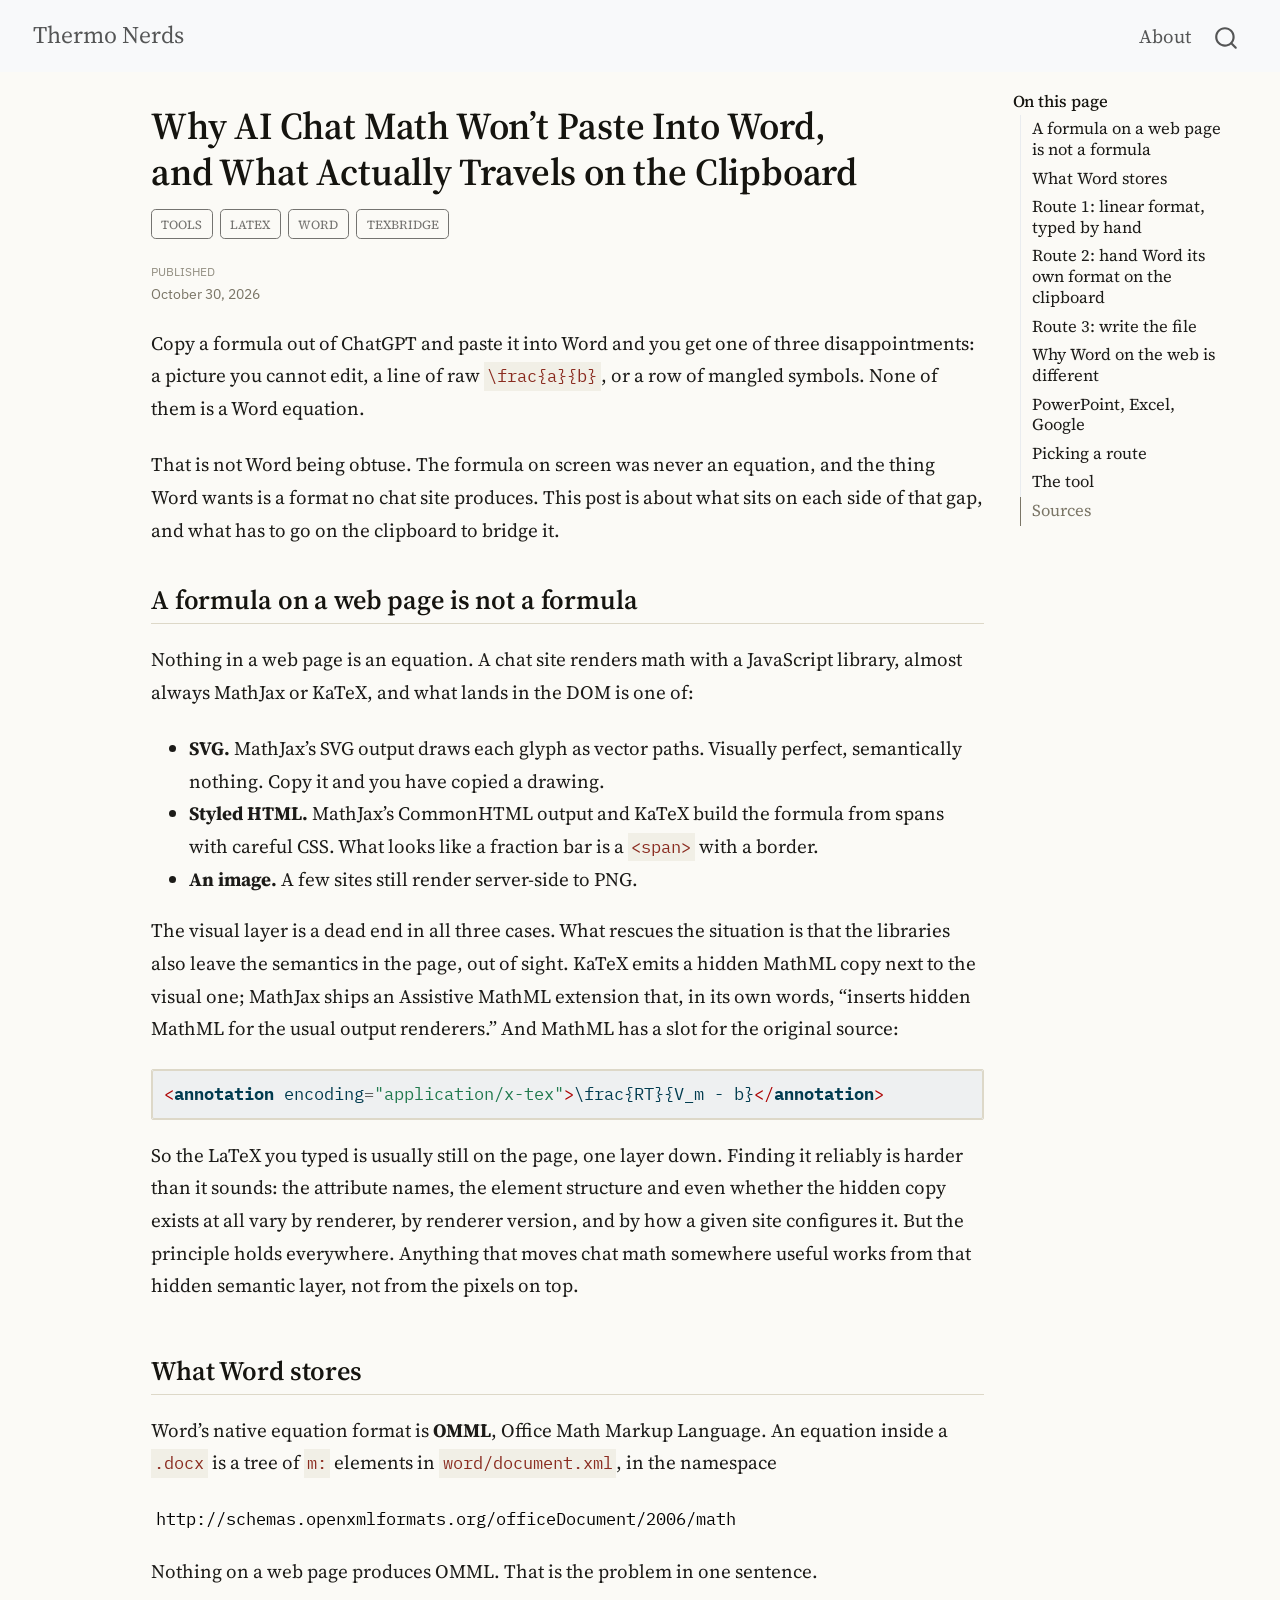
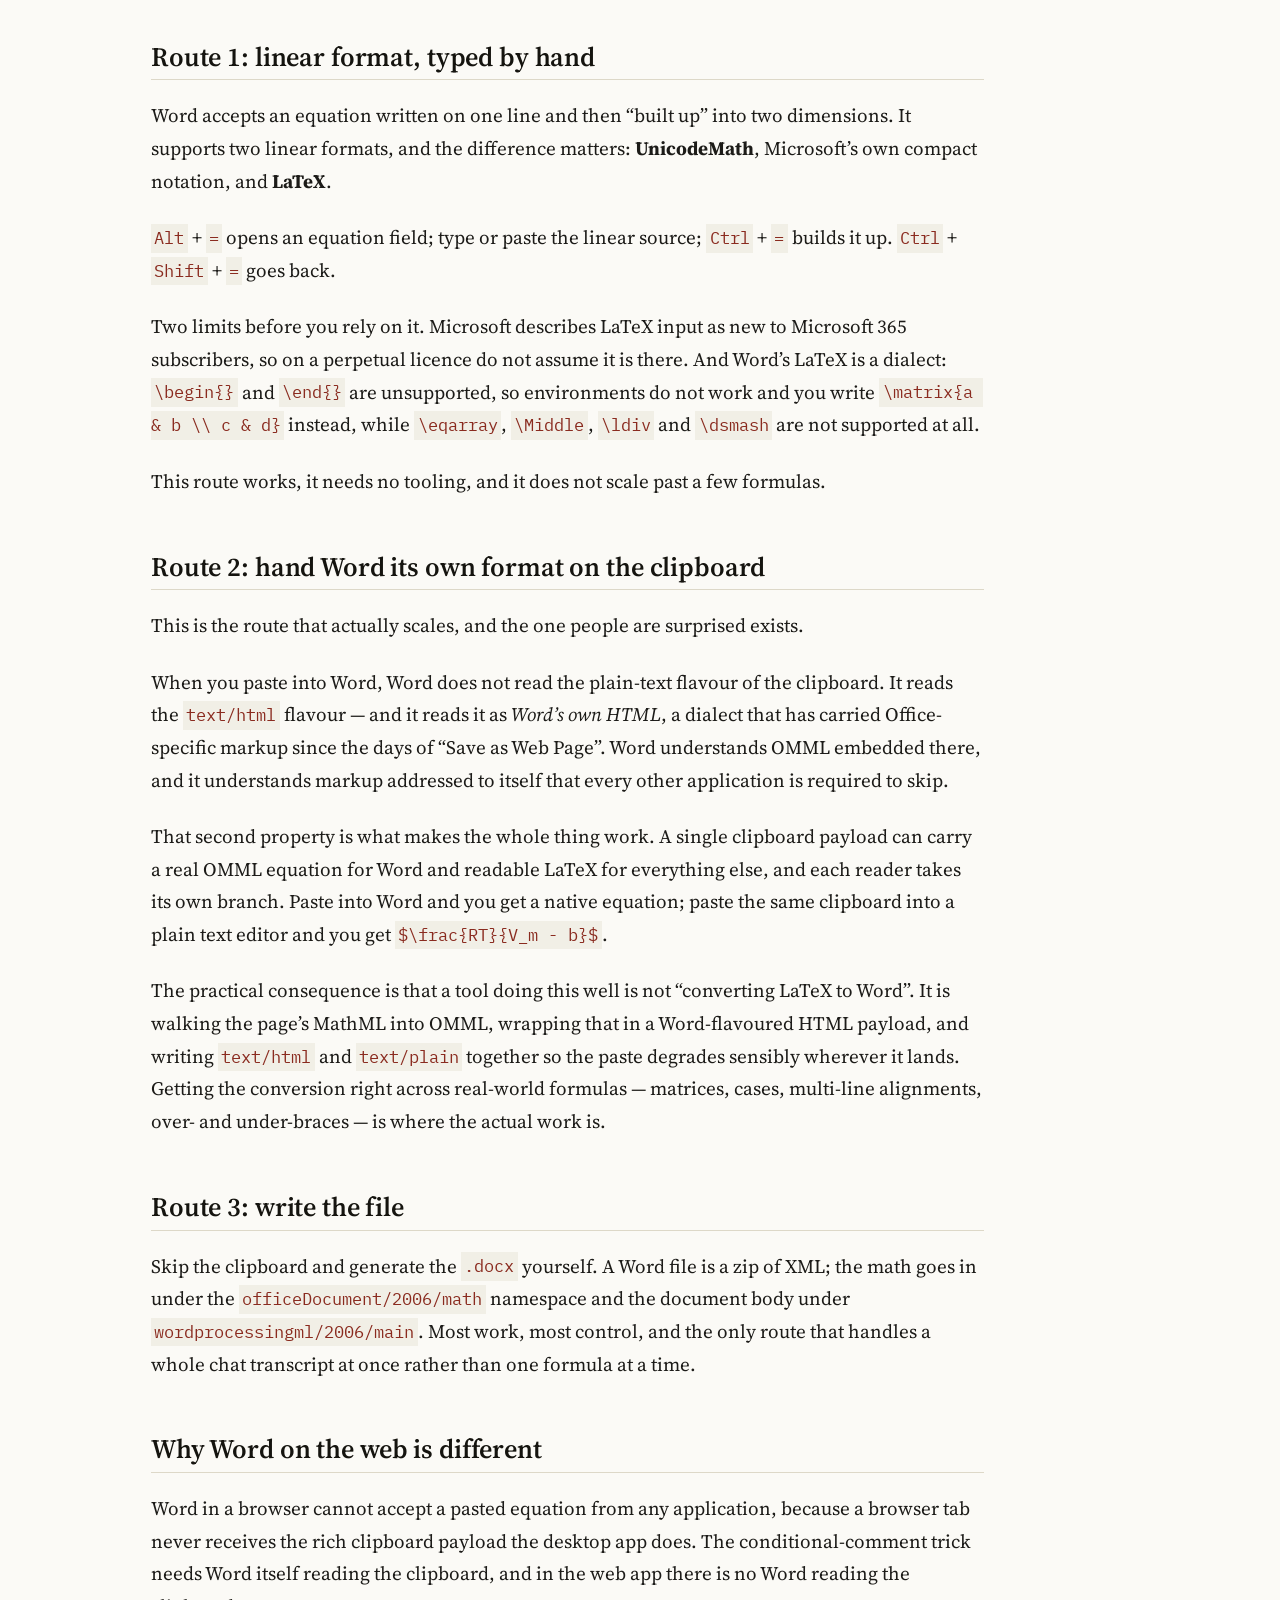
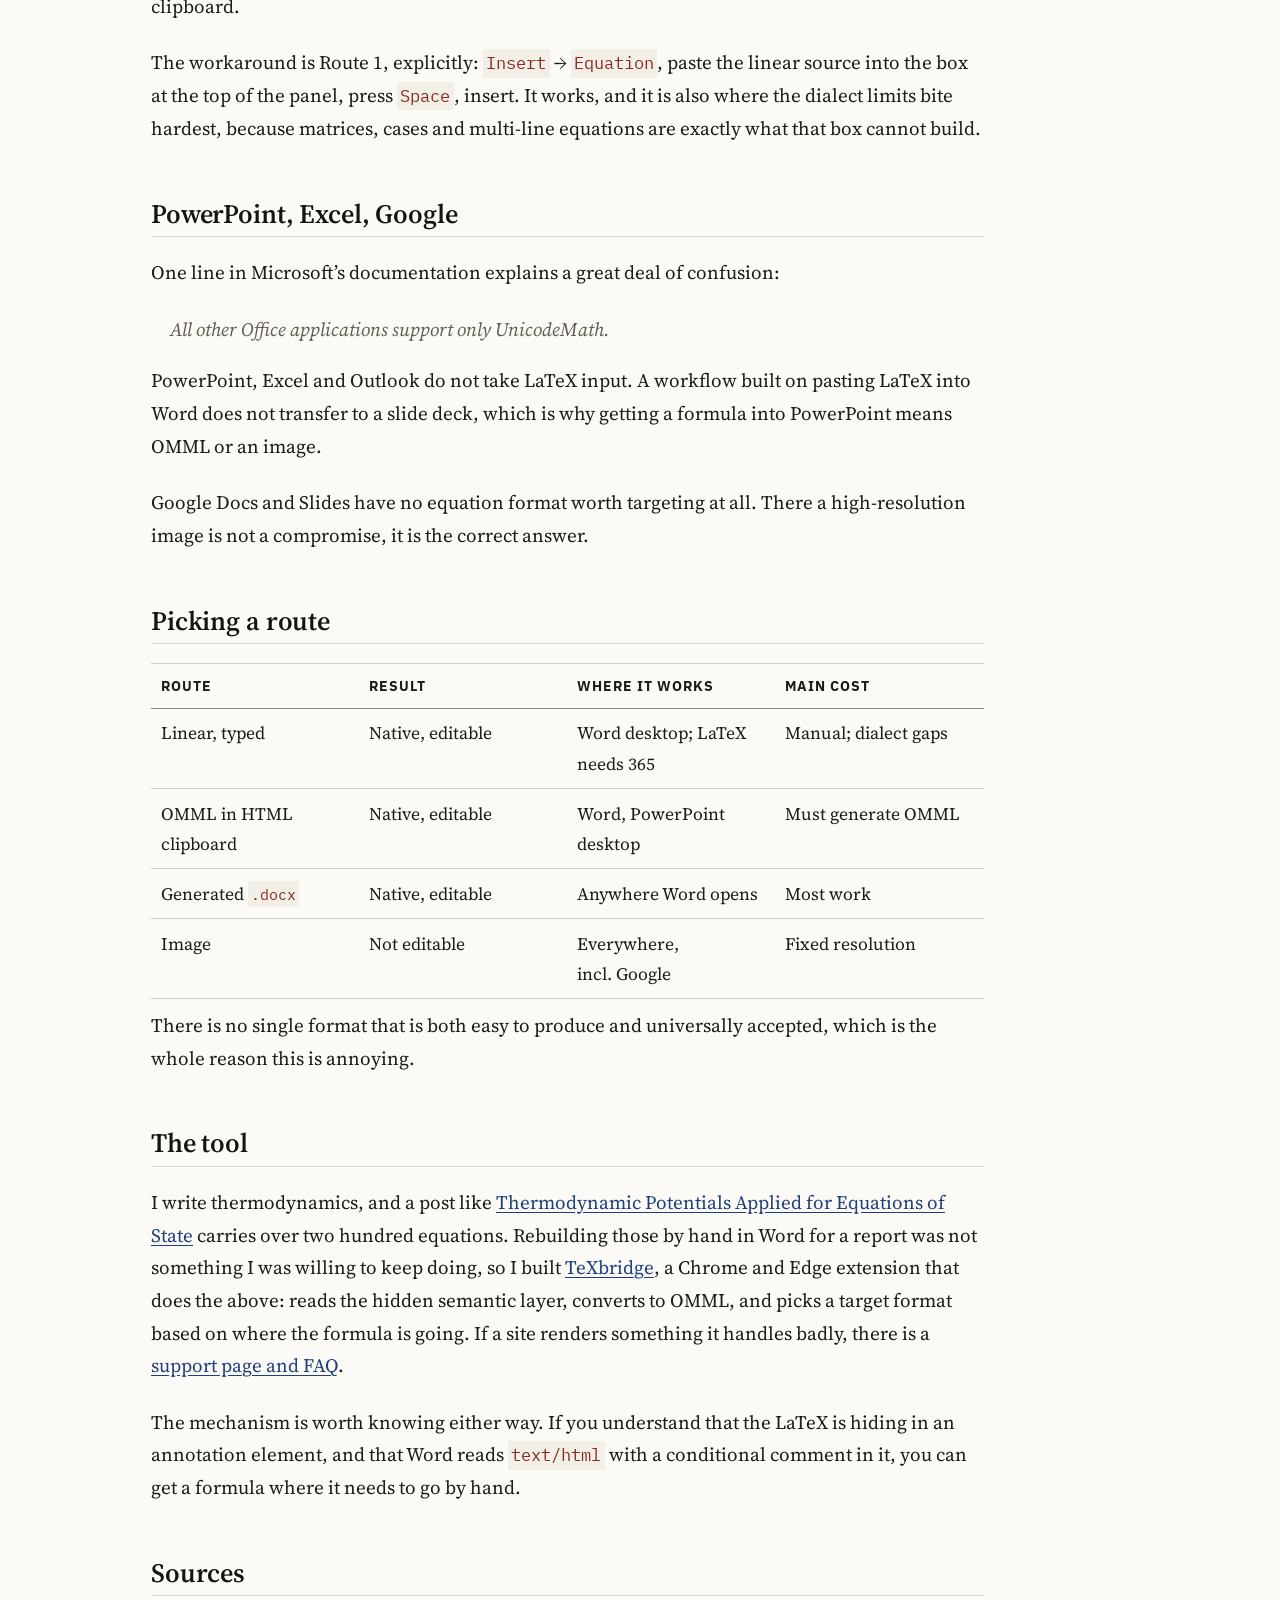
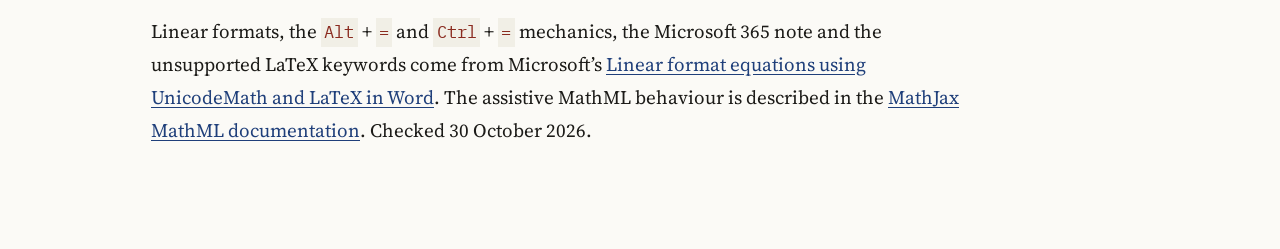
==== posts/ai-math-into-word/index.html @ e131ae48 "Built site for gh-pages" ====
<!DOCTYPE html>
<html xmlns="http://www.w3.org/1999/xhtml" lang="en" xml:lang="en"><head>

<meta charset="utf-8">
<meta name="generator" content="quarto-1.10.20">

<meta name="viewport" content="width=device-width, initial-scale=1.0, user-scalable=yes">

<meta name="dcterms.date" content="2026-10-30">

<title>Why AI Chat Math Won’t Paste Into Word, and What Actually Travels on the Clipboard – Thermo Nerds</title>
<style>
/* Default styles provided by pandoc.
** See https://pandoc.org/MANUAL.html#variables-for-html for config info.
*/
span.smallcaps{font-variant: small-caps;}
div.columns{display: flex; gap: 1.5em;}
div.column{flex: auto;}
@media screen {
div.columns{gap: min(4vw, 1.5em);}
div.column{overflow-x: auto;}
}
div.hanging-indent{margin-left: 1.5em; text-indent: -1.5em;}
ul.task-list{list-style: none;}
ul.task-list li input[type="checkbox"] {
  width: 0.8em;
  margin: 0 0.8em 0.2em -1em; /* quarto-specific, see https://github.com/quarto-dev/quarto-cli/issues/4556 */ 
  vertical-align: middle;
}
/* CSS for syntax highlighting */
html { -webkit-text-size-adjust: 100%; }
pre > code.sourceCode { white-space: pre; position: relative; }
pre > code.sourceCode > span { display: inline-block; line-height: 1.25; }
pre > code.sourceCode > span:empty { height: 1.2em; }
.sourceCode { overflow: visible; }
code.sourceCode > span { color: inherit; text-decoration: inherit; }
div.sourceCode { margin: 1em 0; }
pre.sourceCode { margin: 0; }
@media screen {
div.sourceCode { overflow: auto; }
}
@media print {
pre > code.sourceCode { white-space: pre-wrap; }
pre > code.sourceCode > span { text-indent: -5em; padding-left: 5em; }
}
pre.numberSource code
  { counter-reset: source-line 0; }
pre.numberSource code > span
  { position: relative; left: -4em; counter-increment: source-line; }
pre.numberSource code > span > a:first-child::before
  { content: counter(source-line);
    position: relative; left: -1em; text-align: right; vertical-align: baseline;
    border: none; display: inline-block;
    -webkit-touch-callout: none; -webkit-user-select: none;
    -khtml-user-select: none; -moz-user-select: none;
    -ms-user-select: none; user-select: none;
    padding: 0 4px; width: 4em;
  }
pre.numberSource { margin-left: 3em;  padding-left: 4px; }
div.sourceCode
  {   }
@media screen {
pre > code.sourceCode > span > a:first-child::before { text-decoration: underline; }
}
</style>


<script src="../../site_libs/quarto-nav/quarto-nav.js"></script>
<script src="../../site_libs/quarto-nav/headroom.min.js"></script>
<script src="../../site_libs/clipboard/clipboard.min.js"></script>
<script src="../../site_libs/quarto-search/autocomplete.umd.js"></script>
<script src="../../site_libs/quarto-search/fuse.min.js"></script>
<script src="../../site_libs/quarto-search/quarto-search.js"></script>
<meta name="quarto:offset" content="../../">
<script src="../../site_libs/quarto-html/quarto.js" type="module"></script>
<script src="../../site_libs/quarto-html/tabsets/tabsets.js" type="module"></script>
<script src="../../site_libs/quarto-html/popper.min.js"></script>
<script src="../../site_libs/quarto-html/tippy.umd.min.js"></script>
<script src="../../site_libs/quarto-html/anchor.min.js"></script>
<link href="../../site_libs/quarto-html/tippy.css" rel="stylesheet">
<link href="../../site_libs/quarto-html/quarto-syntax-highlighting-d990f4a1de4b65ced66197ca86f45077.css" rel="stylesheet" id="quarto-text-highlighting-styles">
<script src="../../site_libs/bootstrap/bootstrap.min.js"></script>
<link href="../../site_libs/bootstrap/bootstrap-icons.css" rel="stylesheet">
<link href="../../site_libs/bootstrap/bootstrap-b95e18d632023e70fcd2ee9564da8ee3.min.css" rel="stylesheet" append-hash="true" id="quarto-bootstrap" data-mode="light">
<script id="quarto-search-options" type="application/json">{
  "location": "navbar",
  "copy-button": false,
  "collapse-after": 3,
  "panel-placement": "end",
  "type": "overlay",
  "limit": 50,
  "keyboard-shortcut": [
    "f",
    "/",
    "s"
  ],
  "show-item-context": false,
  "language": {
    "search-no-results-text": "No results",
    "search-matching-documents-text": "matching documents",
    "search-copy-link-title": "Copy link to search",
    "search-hide-matches-text": "Hide additional matches",
    "search-more-match-text": "more match in this document",
    "search-more-matches-text": "more matches in this document",
    "search-clear-button-title": "Clear",
    "search-text-placeholder": "",
    "search-detached-cancel-button-title": "Cancel",
    "search-submit-button-title": "Submit",
    "search-label": "Search"
  }
}</script>
<link rel="preconnect" href="https://fonts.googleapis.com">
<link rel="preconnect" href="https://fonts.gstatic.com" crossorigin="">
<link rel="stylesheet" href="https://fonts.googleapis.com/css2?family=Source+Serif+4:ital,wght@0,400;0,600;0,700;1,400">
<link rel="stylesheet" href="https://fonts.googleapis.com/css2?family=IBM+Plex+Sans:wght@400;600;700">
<link rel="stylesheet" href="https://fonts.googleapis.com/css2?family=IBM+Plex+Mono:wght@400">
<script>
  window.MathJax = {
    loader: { load: ['[tex]/mhchem'] },
    tex: {
      packages: { '[+]': ['mhchem'] },
      tags: 'ams',
      tagSide: 'right',
      macros: {
        Vm:   "V_{m}",
        kij:  "k_{ij}",
        Rgas: "R"
      }
    }
  };
</script>


<link rel="stylesheet" href="../../styles.css">
</head>

<body class="nav-fixed quarto-light">

<div id="quarto-search-results"></div>
  <header id="quarto-header" class="headroom fixed-top">
    <nav class="navbar navbar-expand-lg " data-bs-theme="dark">
      <div class="navbar-container container-fluid">
      <div class="navbar-brand-container mx-auto">
    <a class="navbar-brand" href="../../index.html">
    <span class="navbar-title">Thermo Nerds</span>
    </a>
  </div>
            <div id="quarto-search" class="" title="Search"></div>
          <button class="navbar-toggler" type="button" data-bs-toggle="collapse" data-bs-target="#navbarCollapse" aria-controls="navbarCollapse" role="menu" aria-expanded="false" aria-label="Toggle navigation" onclick="if (window.quartoToggleHeadroom) { window.quartoToggleHeadroom(); }">
  <span class="navbar-toggler-icon"></span>
</button>
          <div class="collapse navbar-collapse" id="navbarCollapse">
            <ul class="navbar-nav navbar-nav-scroll ms-auto">
  <li class="nav-item">
    <a class="nav-link" href="../../about.html"> 
<span class="menu-text">About</span></a>
  </li>  
</ul>
          </div> <!-- /navcollapse -->
            <div class="quarto-navbar-tools">
</div>
      </div> <!-- /container-fluid -->
    </nav>
</header>
<!-- content -->
<div id="quarto-content" class="quarto-container page-columns page-rows-contents page-layout-article page-navbar">
<!-- sidebar -->
<!-- margin-sidebar -->
    <div id="quarto-margin-sidebar" class="sidebar margin-sidebar">
        <nav id="TOC" role="doc-toc" class="toc-active">
    <h2 id="toc-title">On this page</h2>
   
  <ul>
  <li><a href="#a-formula-on-a-web-page-is-not-a-formula" id="toc-a-formula-on-a-web-page-is-not-a-formula" class="nav-link active" data-scroll-target="#a-formula-on-a-web-page-is-not-a-formula">A formula on a web page is not a formula</a></li>
  <li><a href="#what-word-stores" id="toc-what-word-stores" class="nav-link" data-scroll-target="#what-word-stores">What Word stores</a></li>
  <li><a href="#route-1-linear-format-typed-by-hand" id="toc-route-1-linear-format-typed-by-hand" class="nav-link" data-scroll-target="#route-1-linear-format-typed-by-hand">Route 1: linear format, typed by hand</a></li>
  <li><a href="#route-2-hand-word-its-own-format-on-the-clipboard" id="toc-route-2-hand-word-its-own-format-on-the-clipboard" class="nav-link" data-scroll-target="#route-2-hand-word-its-own-format-on-the-clipboard">Route 2: hand Word its own format on the clipboard</a></li>
  <li><a href="#route-3-write-the-file" id="toc-route-3-write-the-file" class="nav-link" data-scroll-target="#route-3-write-the-file">Route 3: write the file</a></li>
  <li><a href="#why-word-on-the-web-is-different" id="toc-why-word-on-the-web-is-different" class="nav-link" data-scroll-target="#why-word-on-the-web-is-different">Why Word on the web is different</a></li>
  <li><a href="#powerpoint-excel-google" id="toc-powerpoint-excel-google" class="nav-link" data-scroll-target="#powerpoint-excel-google">PowerPoint, Excel, Google</a></li>
  <li><a href="#picking-a-route" id="toc-picking-a-route" class="nav-link" data-scroll-target="#picking-a-route">Picking a route</a></li>
  <li><a href="#the-tool" id="toc-the-tool" class="nav-link" data-scroll-target="#the-tool">The tool</a></li>
  <li><a href="#sources" id="toc-sources" class="nav-link" data-scroll-target="#sources">Sources</a></li>
  </ul>
</nav>
    </div>
<!-- main -->
<main class="content" id="quarto-document-content">

<header id="title-block-header" class="quarto-title-block default">
<div class="quarto-title">
<h1 class="title">Why AI Chat Math Won’t Paste Into Word, and What Actually Travels on the Clipboard</h1>
  <div class="quarto-categories">
    <div class="quarto-category">tools</div>
    <div class="quarto-category">latex</div>
    <div class="quarto-category">word</div>
    <div class="quarto-category">texbridge</div>
  </div>
  </div>



<div class="quarto-title-meta">

    
    <div>
    <div class="quarto-title-meta-heading">Published</div>
    <div class="quarto-title-meta-contents">
      <p class="date">October 30, 2026</p>
    </div>
  </div>
  
    
  </div>
  


</header>


<p>Copy a formula out of ChatGPT and paste it into Word and you get one of three disappointments: a picture you cannot edit, a line of raw <code>\frac{a}{b}</code>, or a row of mangled symbols. None of them is a Word equation.</p>
<p>That is not Word being obtuse. The formula on screen was never an equation, and the thing Word wants is a format no chat site produces. This post is about what sits on each side of that gap, and what has to go on the clipboard to bridge it.</p>
<section id="a-formula-on-a-web-page-is-not-a-formula" class="level2">
<h2 class="anchored" data-anchor-id="a-formula-on-a-web-page-is-not-a-formula">A formula on a web page is not a formula</h2>
<p>Nothing in a web page is an equation. A chat site renders math with a JavaScript library, almost always MathJax or KaTeX, and what lands in the DOM is one of:</p>
<ul>
<li><strong>SVG.</strong> MathJax’s SVG output draws each glyph as vector paths. Visually perfect, semantically nothing. Copy it and you have copied a drawing.</li>
<li><strong>Styled HTML.</strong> MathJax’s CommonHTML output and KaTeX build the formula from spans with careful CSS. What looks like a fraction bar is a <code>&lt;span&gt;</code> with a border.</li>
<li><strong>An image.</strong> A few sites still render server-side to PNG.</li>
</ul>
<p>The visual layer is a dead end in all three cases. What rescues the situation is that the libraries also leave the semantics in the page, out of sight. KaTeX emits a hidden MathML copy next to the visual one; MathJax ships an Assistive MathML extension that, in its own words, “inserts hidden MathML for the usual output renderers.” And MathML has a slot for the original source:</p>
<div class="code-copy-outer-scaffold"><div class="sourceCode" id="cb1"><pre class="sourceCode html code-with-copy"><code class="sourceCode html"><span id="cb1-1"><a href="#cb1-1" aria-hidden="true" tabindex="-1"></a><span class="dt">&lt;</span><span class="kw">annotation</span><span class="ot"> encoding</span><span class="op">=</span><span class="st">"application/x-tex"</span><span class="dt">&gt;</span>\frac{RT}{V_m - b}<span class="dt">&lt;/</span><span class="kw">annotation</span><span class="dt">&gt;</span></span></code></pre></div><button title="Copy to Clipboard" class="code-copy-button"><i class="bi"></i></button></div>
<p>So the LaTeX you typed is usually still on the page, one layer down. Finding it reliably is harder than it sounds: the attribute names, the element structure and even whether the hidden copy exists at all vary by renderer, by renderer version, and by how a given site configures it. But the principle holds everywhere. Anything that moves chat math somewhere useful works from that hidden semantic layer, not from the pixels on top.</p>
</section>
<section id="what-word-stores" class="level2">
<h2 class="anchored" data-anchor-id="what-word-stores">What Word stores</h2>
<p>Word’s native equation format is <strong>OMML</strong>, Office Math Markup Language. An equation inside a <code>.docx</code> is a tree of <code>m:</code> elements in <code>word/document.xml</code>, in the namespace</p>
<pre><code>http://schemas.openxmlformats.org/officeDocument/2006/math</code></pre>
<p>Nothing on a web page produces OMML. That is the problem in one sentence.</p>
</section>
<section id="route-1-linear-format-typed-by-hand" class="level2">
<h2 class="anchored" data-anchor-id="route-1-linear-format-typed-by-hand">Route 1: linear format, typed by hand</h2>
<p>Word accepts an equation written on one line and then “built up” into two dimensions. It supports two linear formats, and the difference matters: <strong>UnicodeMath</strong>, Microsoft’s own compact notation, and <strong>LaTeX</strong>.</p>
<p><code>Alt</code> + <code>=</code> opens an equation field; type or paste the linear source; <code>Ctrl</code> + <code>=</code> builds it up. <code>Ctrl</code> + <code>Shift</code> + <code>=</code> goes back.</p>
<p>Two limits before you rely on it. Microsoft describes LaTeX input as new to Microsoft 365 subscribers, so on a perpetual licence do not assume it is there. And Word’s LaTeX is a dialect: <code>\begin{}</code> and <code>\end{}</code> are unsupported, so environments do not work and you write <code>\matrix{a &amp; b \\ c &amp; d}</code> instead, while <code>\eqarray</code>, <code>\Middle</code>, <code>\ldiv</code> and <code>\dsmash</code> are not supported at all.</p>
<p>This route works, it needs no tooling, and it does not scale past a few formulas.</p>
</section>
<section id="route-2-hand-word-its-own-format-on-the-clipboard" class="level2">
<h2 class="anchored" data-anchor-id="route-2-hand-word-its-own-format-on-the-clipboard">Route 2: hand Word its own format on the clipboard</h2>
<p>This is the route that actually scales, and the one people are surprised exists.</p>
<p>When you paste into Word, Word does not read the plain-text flavour of the clipboard. It reads the <strong><code>text/html</code></strong> flavour — and it reads it as <em>Word’s own HTML</em>, a dialect that has carried Office-specific markup since the days of “Save as Web Page”. Word understands OMML embedded there, and it understands markup addressed to itself that every other application is required to skip.</p>
<p>That second property is what makes the whole thing work. A single clipboard payload can carry a real OMML equation for Word and readable LaTeX for everything else, and each reader takes its own branch. Paste into Word and you get a native equation; paste the same clipboard into a plain text editor and you get <code>$\frac{RT}{V_m - b}$</code>.</p>
<p>The practical consequence is that a tool doing this well is not “converting LaTeX to Word”. It is walking the page’s MathML into OMML, wrapping that in a Word-flavoured HTML payload, and writing <code>text/html</code> and <code>text/plain</code> together so the paste degrades sensibly wherever it lands. Getting the conversion right across real-world formulas — matrices, cases, multi-line alignments, over- and under-braces — is where the actual work is.</p>
</section>
<section id="route-3-write-the-file" class="level2">
<h2 class="anchored" data-anchor-id="route-3-write-the-file">Route 3: write the file</h2>
<p>Skip the clipboard and generate the <code>.docx</code> yourself. A Word file is a zip of XML; the math goes in under the <code>officeDocument/2006/math</code> namespace and the document body under <code>wordprocessingml/2006/main</code>. Most work, most control, and the only route that handles a whole chat transcript at once rather than one formula at a time.</p>
</section>
<section id="why-word-on-the-web-is-different" class="level2">
<h2 class="anchored" data-anchor-id="why-word-on-the-web-is-different">Why Word on the web is different</h2>
<p>Word in a browser cannot accept a pasted equation from any application, because a browser tab never receives the rich clipboard payload the desktop app does. The conditional-comment trick needs Word itself reading the clipboard, and in the web app there is no Word reading the clipboard.</p>
<p>The workaround is Route 1, explicitly: <code>Insert</code> → <code>Equation</code>, paste the linear source into the box at the top of the panel, press <code>Space</code>, insert. It works, and it is also where the dialect limits bite hardest, because matrices, cases and multi-line equations are exactly what that box cannot build.</p>
</section>
<section id="powerpoint-excel-google" class="level2">
<h2 class="anchored" data-anchor-id="powerpoint-excel-google">PowerPoint, Excel, Google</h2>
<p>One line in Microsoft’s documentation explains a great deal of confusion:</p>
<blockquote class="blockquote">
<p>All other Office applications support only UnicodeMath.</p>
</blockquote>
<p>PowerPoint, Excel and Outlook do not take LaTeX input. A workflow built on pasting LaTeX into Word does not transfer to a slide deck, which is why getting a formula into PowerPoint means OMML or an image.</p>
<p>Google Docs and Slides have no equation format worth targeting at all. There a high-resolution image is not a compromise, it is the correct answer.</p>
</section>
<section id="picking-a-route" class="level2">
<h2 class="anchored" data-anchor-id="picking-a-route">Picking a route</h2>
<table class="caption-top table">
<colgroup>
<col style="width: 25%">
<col style="width: 25%">
<col style="width: 25%">
<col style="width: 25%">
</colgroup>
<thead>
<tr class="header">
<th>Route</th>
<th>Result</th>
<th>Where it works</th>
<th>Main cost</th>
</tr>
</thead>
<tbody>
<tr class="odd">
<td>Linear, typed</td>
<td>Native, editable</td>
<td>Word desktop; LaTeX needs 365</td>
<td>Manual; dialect gaps</td>
</tr>
<tr class="even">
<td>OMML in HTML clipboard</td>
<td>Native, editable</td>
<td>Word, PowerPoint desktop</td>
<td>Must generate OMML</td>
</tr>
<tr class="odd">
<td>Generated <code>.docx</code></td>
<td>Native, editable</td>
<td>Anywhere Word opens</td>
<td>Most work</td>
</tr>
<tr class="even">
<td>Image</td>
<td>Not editable</td>
<td>Everywhere, incl.&nbsp;Google</td>
<td>Fixed resolution</td>
</tr>
</tbody>
</table>
<p>There is no single format that is both easy to produce and universally accepted, which is the whole reason this is annoying.</p>
</section>
<section id="the-tool" class="level2">
<h2 class="anchored" data-anchor-id="the-tool">The tool</h2>
<p>I write thermodynamics, and a post like <a href="../potentials-for-eos/">Thermodynamic Potentials Applied for Equations of State</a> carries over two hundred equations. Rebuilding those by hand in Word for a report was not something I was willing to keep doing, so I built <a href="https://chromewebstore.google.com/detail/dhncopmbldpljhclmnaadlgomflnadlm">TeXbridge</a>, a Chrome and Edge extension that does the above: reads the hidden semantic layer, converts to OMML, and picks a target format based on where the formula is going. If a site renders something it handles badly, there is a <a href="https://khanhbvu.github.io/texbridge/">support page and FAQ</a>.</p>
<p>The mechanism is worth knowing either way. If you understand that the LaTeX is hiding in an annotation element, and that Word reads <code>text/html</code> with a conditional comment in it, you can get a formula where it needs to go by hand.</p>
</section>
<section id="sources" class="level2">
<h2 class="anchored" data-anchor-id="sources">Sources</h2>
<p>Linear formats, the <code>Alt</code> + <code>=</code> and <code>Ctrl</code> + <code>=</code> mechanics, the Microsoft 365 note and the unsupported LaTeX keywords come from Microsoft’s <a href="https://support.microsoft.com/en-US/Word/linear-format-equations-using-unicodemath-and-Latex-in-word">Linear format equations using UnicodeMath and LaTeX in Word</a>. The assistive MathML behaviour is described in the <a href="https://docs.mathjax.org/en/v4.1/output/mathml.html">MathJax MathML documentation</a>. Checked 30 October 2026.</p>


</section>

</main> <!-- /main -->
<script id="quarto-html-after-body" type="application/javascript">
  window.document.addEventListener("DOMContentLoaded", function (event) {
    const icon = "";
    const anchorJS = new window.AnchorJS();
    anchorJS.options = {
      placement: 'right',
      icon: icon
    };
    anchorJS.add('.anchored');
    const isCodeAnnotation = (el) => {
      for (const clz of el.classList) {
        if (clz.startsWith('code-annotation-')) {                     
          return true;
        }
      }
      return false;
    }
    const onCopySuccess = function(e) {
      // button target
      const button = e.trigger;
      // don't keep focus
      button.blur();
      // flash "checked"
      button.classList.add('code-copy-button-checked');
      var currentTitle = button.getAttribute("title");
      button.setAttribute("title", "Copied!");
      let tooltip;
      if (window.bootstrap) {
        button.setAttribute("data-bs-toggle", "tooltip");
        button.setAttribute("data-bs-placement", "left");
        button.setAttribute("data-bs-title", "Copied!");
        tooltip = new bootstrap.Tooltip(button, 
          { trigger: "manual", 
            customClass: "code-copy-button-tooltip",
            offset: [0, -8]});
        tooltip.show();    
      }
      setTimeout(function() {
        if (tooltip) {
          tooltip.hide();
          button.removeAttribute("data-bs-title");
          button.removeAttribute("data-bs-toggle");
          button.removeAttribute("data-bs-placement");
        }
        button.setAttribute("title", currentTitle);
        button.classList.remove('code-copy-button-checked');
      }, 1000);
      // clear code selection
      e.clearSelection();
    }
    const getTextToCopy = function(trigger) {
      const outerScaffold = trigger.parentElement.cloneNode(true);
      const codeEl = outerScaffold.querySelector('code');
      for (const childEl of codeEl.children) {
        if (isCodeAnnotation(childEl)) {
          childEl.remove();
        }
      }
      return codeEl.innerText;
    }
    const clipboard = new window.ClipboardJS('.code-copy-button:not([data-in-quarto-modal])', {
      text: getTextToCopy
    });
    clipboard.on('success', onCopySuccess);
    if (window.document.getElementById('quarto-embedded-source-code-modal')) {
      const clipboardModal = new window.ClipboardJS('.code-copy-button[data-in-quarto-modal]', {
        text: getTextToCopy,
        container: window.document.getElementById('quarto-embedded-source-code-modal')
      });
      clipboardModal.on('success', onCopySuccess);
    }
      var localhostRegex = new RegExp(/^(?:http|https):\/\/localhost\:?[0-9]*\//);
      var mailtoRegex = new RegExp(/^mailto:/);
        var filterRegex = new RegExp("https:\/\/www\.thermonerds\.com");
      var isInternal = (href) => {
          return filterRegex.test(href) || localhostRegex.test(href) || mailtoRegex.test(href);
      }
      // Inspect non-navigation links and adorn them if external
     var links = window.document.querySelectorAll('a[href]:not(.nav-link):not(.navbar-brand):not(.toc-action):not(.sidebar-link):not(.sidebar-item-toggle):not(.pagination-link):not(.no-external):not([aria-hidden]):not(.dropdown-item):not(.quarto-navigation-tool):not(.about-link)');
      for (var i=0; i<links.length; i++) {
        const link = links[i];
        if (!isInternal(link.href)) {
          // undo the damage that might have been done by quarto-nav.js in the case of
          // links that we want to consider external
          if (link.dataset.originalHref !== undefined) {
            link.href = link.dataset.originalHref;
          }
        }
      }
    function tippyHover(el, contentFn, onTriggerFn, onUntriggerFn) {
      const config = {
        allowHTML: true,
        maxWidth: 500,
        delay: 100,
        arrow: false,
        appendTo: function(el) {
            return el.parentElement;
        },
        interactive: true,
        interactiveBorder: 10,
        theme: 'quarto',
        placement: 'bottom-start',
      };
      if (contentFn) {
        config.content = contentFn;
      }
      if (onTriggerFn) {
        config.onTrigger = onTriggerFn;
      }
      if (onUntriggerFn) {
        config.onUntrigger = onUntriggerFn;
      }
      window.tippy(el, config); 
    }
    const noterefs = window.document.querySelectorAll('a[role="doc-noteref"]');
    for (var i=0; i<noterefs.length; i++) {
      const ref = noterefs[i];
      tippyHover(ref, function() {
        // use id or data attribute instead here
        let href = ref.getAttribute('data-footnote-href') || ref.getAttribute('href');
        try { href = new URL(href).hash; } catch {}
        const id = href.replace(/^#\/?/, "");
        const note = window.document.getElementById(id);
        if (note) {
          return note.innerHTML;
        } else {
          return "";
        }
      });
    }
    const xrefs = window.document.querySelectorAll('a.quarto-xref');
    const processXRef = (id, note) => {
      // Strip column container classes
      const stripColumnClz = (el) => {
        el.classList.remove("page-full", "page-columns");
        if (el.children) {
          for (const child of el.children) {
            stripColumnClz(child);
          }
        }
      }
      stripColumnClz(note)
      if (id === null || id.startsWith('sec-')) {
        // Special case sections, only their first couple elements
        const container = document.createElement("div");
        if (note.children && note.children.length > 2) {
          container.appendChild(note.children[0].cloneNode(true));
          for (let i = 1; i < note.children.length; i++) {
            const child = note.children[i];
            if (child.tagName === "P" && child.innerText === "") {
              continue;
            } else {
              container.appendChild(child.cloneNode(true));
              break;
            }
          }
          if (window.Quarto?.typesetMath) {
            window.Quarto.typesetMath(container);
          }
          return container.innerHTML
        } else {
          if (window.Quarto?.typesetMath) {
            window.Quarto.typesetMath(note);
          }
          return note.innerHTML;
        }
      } else {
        // Remove any anchor links if they are present
        const anchorLink = note.querySelector('a.anchorjs-link');
        if (anchorLink) {
          anchorLink.remove();
        }
        if (window.Quarto?.typesetMath) {
          window.Quarto.typesetMath(note);
        }
        if (note.classList.contains("callout")) {
          return note.outerHTML;
        } else {
          return note.innerHTML;
        }
      }
    }
    for (var i=0; i<xrefs.length; i++) {
      const xref = xrefs[i];
      tippyHover(xref, undefined, function(instance) {
        instance.disable();
        let url = xref.getAttribute('href');
        let hash = undefined; 
        if (url.startsWith('#')) {
          hash = url;
        } else {
          try { hash = new URL(url).hash; } catch {}
        }
        if (hash) {
          const id = hash.replace(/^#\/?/, "");
          const note = window.document.getElementById(id);
          if (note !== null) {
            try {
              const html = processXRef(id, note.cloneNode(true));
              instance.setContent(html);
            } finally {
              instance.enable();
              instance.show();
            }
          } else {
            // See if we can fetch this
            fetch(url.split('#')[0])
            .then(res => res.text())
            .then(html => {
              const parser = new DOMParser();
              const htmlDoc = parser.parseFromString(html, "text/html");
              const note = htmlDoc.getElementById(id);
              if (note !== null) {
                const html = processXRef(id, note);
                instance.setContent(html);
              } 
            }).finally(() => {
              instance.enable();
              instance.show();
            });
          }
        } else {
          // See if we can fetch a full url (with no hash to target)
          // This is a special case and we should probably do some content thinning / targeting
          fetch(url)
          .then(res => res.text())
          .then(html => {
            const parser = new DOMParser();
            const htmlDoc = parser.parseFromString(html, "text/html");
            const note = htmlDoc.querySelector('main.content');
            if (note !== null) {
              // This should only happen for chapter cross references
              // (since there is no id in the URL)
              // remove the first header
              if (note.children.length > 0 && note.children[0].tagName === "HEADER") {
                note.children[0].remove();
              }
              const html = processXRef(null, note);
              instance.setContent(html);
            } 
          }).finally(() => {
            instance.enable();
            instance.show();
          });
        }
      }, function(instance) {
      });
    }
        let selectedAnnoteEl;
        const selectorForAnnotation = ( cell, annotation) => {
          let cellAttr = 'data-code-cell="' + cell + '"';
          let lineAttr = 'data-code-annotation="' +  annotation + '"';
          const selector = 'span[' + cellAttr + '][' + lineAttr + ']';
          return selector;
        }
        const selectCodeLines = (annoteEl) => {
          const doc = window.document;
          const targetCell = annoteEl.getAttribute("data-target-cell");
          const targetAnnotation = annoteEl.getAttribute("data-target-annotation");
          const annoteSpan = window.document.querySelector(selectorForAnnotation(targetCell, targetAnnotation));
          const lines = annoteSpan.getAttribute("data-code-lines").split(",");
          const lineIds = lines.map((line) => {
            return targetCell + "-" + line;
          })
          let top = null;
          let height = null;
          let parent = null;
          if (lineIds.length > 0) {
              //compute the position of the single el (top and bottom and make a div)
              const el = window.document.getElementById(lineIds[0]);
              top = el.offsetTop;
              height = el.offsetHeight;
              parent = el.parentElement.parentElement;
            if (lineIds.length > 1) {
              const lastEl = window.document.getElementById(lineIds[lineIds.length - 1]);
              const bottom = lastEl.offsetTop + lastEl.offsetHeight;
              height = bottom - top;
            }
            if (top !== null && height !== null && parent !== null) {
              // cook up a div (if necessary) and position it 
              let div = window.document.getElementById("code-annotation-line-highlight");
              if (div === null) {
                div = window.document.createElement("div");
                div.setAttribute("id", "code-annotation-line-highlight");
                div.style.position = 'absolute';
                parent.appendChild(div);
              }
              div.style.top = top - 2 + "px";
              div.style.height = height + 4 + "px";
              div.style.left = 0;
              let gutterDiv = window.document.getElementById("code-annotation-line-highlight-gutter");
              if (gutterDiv === null) {
                gutterDiv = window.document.createElement("div");
                gutterDiv.setAttribute("id", "code-annotation-line-highlight-gutter");
                gutterDiv.style.position = 'absolute';
                const codeCell = window.document.getElementById(targetCell);
                const gutter = codeCell.querySelector('.code-annotation-gutter');
                gutter.appendChild(gutterDiv);
              }
              gutterDiv.style.top = top - 2 + "px";
              gutterDiv.style.height = height + 4 + "px";
            }
            selectedAnnoteEl = annoteEl;
          }
        };
        const unselectCodeLines = () => {
          const elementsIds = ["code-annotation-line-highlight", "code-annotation-line-highlight-gutter"];
          elementsIds.forEach((elId) => {
            const div = window.document.getElementById(elId);
            if (div) {
              div.remove();
            }
          });
          selectedAnnoteEl = undefined;
        };
          // Handle positioning of the toggle
      window.addEventListener(
        "resize",
        throttle(() => {
          elRect = undefined;
          if (selectedAnnoteEl) {
            selectCodeLines(selectedAnnoteEl);
          }
        }, 10)
      );
      function throttle(fn, ms) {
      let throttle = false;
      let timer;
        return (...args) => {
          if(!throttle) { // first call gets through
              fn.apply(this, args);
              throttle = true;
          } else { // all the others get throttled
              if(timer) clearTimeout(timer); // cancel #2
              timer = setTimeout(() => {
                fn.apply(this, args);
                timer = throttle = false;
              }, ms);
          }
        };
      }
        // Attach click handler to the DT
        const annoteDls = window.document.querySelectorAll('dt[data-target-cell]');
        for (const annoteDlNode of annoteDls) {
          annoteDlNode.addEventListener('click', (event) => {
            const clickedEl = event.target;
            if (clickedEl !== selectedAnnoteEl) {
              unselectCodeLines();
              const activeEl = window.document.querySelector('dt[data-target-cell].code-annotation-active');
              if (activeEl) {
                activeEl.classList.remove('code-annotation-active');
              }
              selectCodeLines(clickedEl);
              clickedEl.classList.add('code-annotation-active');
            } else {
              // Unselect the line
              unselectCodeLines();
              clickedEl.classList.remove('code-annotation-active');
            }
          });
        }
    const findCites = (el) => {
      const parentEl = el.parentElement;
      if (parentEl) {
        const cites = parentEl.dataset.cites;
        if (cites) {
          return {
            el,
            cites: cites.split(' ')
          };
        } else {
          return findCites(el.parentElement)
        }
      } else {
        return undefined;
      }
    };
    var bibliorefs = window.document.querySelectorAll('a[role="doc-biblioref"]');
    for (var i=0; i<bibliorefs.length; i++) {
      const ref = bibliorefs[i];
      const citeInfo = findCites(ref);
      if (citeInfo) {
        tippyHover(citeInfo.el, function() {
          var popup = window.document.createElement('div');
          citeInfo.cites.forEach(function(cite) {
            var citeDiv = window.document.createElement('div');
            citeDiv.classList.add('hanging-indent');
            citeDiv.classList.add('csl-entry');
            var biblioDiv = window.document.getElementById('ref-' + cite);
            if (biblioDiv) {
              citeDiv.innerHTML = biblioDiv.innerHTML;
            }
            popup.appendChild(citeDiv);
          });
          return popup.innerHTML;
        });
      }
    }
  });
  </script>
</div> <!-- /content -->




</body></html>
---- site_libs/quarto-html/tippy.css ----
.tippy-box[data-animation=fade][data-state=hidden]{opacity:0}[data-tippy-root]{max-width:calc(100vw - 10px)}.tippy-box{position:relative;background-color:#333;color:#fff;border-radius:4px;font-size:14px;line-height:1.4;white-space:normal;outline:0;transition-property:transform,visibility,opacity}.tippy-box[data-placement^=top]>.tippy-arrow{bottom:0}.tippy-box[data-placement^=top]>.tippy-arrow:before{bottom:-7px;left:0;border-width:8px 8px 0;border-top-color:initial;transform-origin:center top}.tippy-box[data-placement^=bottom]>.tippy-arrow{top:0}.tippy-box[data-placement^=bottom]>.tippy-arrow:before{top:-7px;left:0;border-width:0 8px 8px;border-bottom-color:initial;transform-origin:center bottom}.tippy-box[data-placement^=left]>.tippy-arrow{right:0}.tippy-box[data-placement^=left]>.tippy-arrow:before{border-width:8px 0 8px 8px;border-left-color:initial;right:-7px;transform-origin:center left}.tippy-box[data-placement^=right]>.tippy-arrow{left:0}.tippy-box[data-placement^=right]>.tippy-arrow:before{left:-7px;border-width:8px 8px 8px 0;border-right-color:initial;transform-origin:center right}.tippy-box[data-inertia][data-state=visible]{transition-timing-function:cubic-bezier(.54,1.5,.38,1.11)}.tippy-arrow{width:16px;height:16px;color:#333}.tippy-arrow:before{content:"";position:absolute;border-color:transparent;border-style:solid}.tippy-content{position:relative;padding:5px 9px;z-index:1}
---- site_libs/quarto-html/quarto-syntax-highlighting-d990f4a1de4b65ced66197ca86f45077.css ----
/* quarto syntax highlight colors */
:root {
  --quarto-hl-ot-color: #003B4F;
  --quarto-hl-at-color: #657422;
  --quarto-hl-ss-color: #20794D;
  --quarto-hl-an-color: #5E5E5E;
  --quarto-hl-fu-color: #4758AB;
  --quarto-hl-st-color: #20794D;
  --quarto-hl-cf-color: #003B4F;
  --quarto-hl-op-color: #5E5E5E;
  --quarto-hl-er-color: #AD0000;
  --quarto-hl-bn-color: #AD0000;
  --quarto-hl-al-color: #AD0000;
  --quarto-hl-va-color: #111111;
  --quarto-hl-bu-color: inherit;
  --quarto-hl-ex-color: inherit;
  --quarto-hl-pp-color: #AD0000;
  --quarto-hl-in-color: #5E5E5E;
  --quarto-hl-vs-color: #20794D;
  --quarto-hl-wa-color: #5E5E5E;
  --quarto-hl-do-color: #5E5E5E;
  --quarto-hl-im-color: #00769E;
  --quarto-hl-ch-color: #20794D;
  --quarto-hl-dt-color: #AD0000;
  --quarto-hl-fl-color: #AD0000;
  --quarto-hl-co-color: #5E5E5E;
  --quarto-hl-cv-color: #5E5E5E;
  --quarto-hl-cn-color: #8f5902;
  --quarto-hl-sc-color: #5E5E5E;
  --quarto-hl-dv-color: #AD0000;
  --quarto-hl-kw-color: #003B4F;
}

/* other quarto variables */
:root {
  --quarto-font-monospace: "IBM Plex Mono", ui-monospace, SFMono-Regular, Menlo, monospace;
}

/* syntax highlight based on Pandoc's rules */
pre > code.sourceCode > span {
  color: #003B4F;
}

code.sourceCode > span {
  color: #003B4F;
}

div.sourceCode,
div.sourceCode pre.sourceCode {
  color: #003B4F;
}

/* Normal */
code span {
  color: #003B4F;
}

/* Alert */
code span.al {
  color: #AD0000;
  font-style: inherit;
}

/* Annotation */
code span.an {
  color: #5E5E5E;
  font-style: inherit;
}

/* Attribute */
code span.at {
  color: #657422;
  font-style: inherit;
}

/* BaseN */
code span.bn {
  color: #AD0000;
  font-style: inherit;
}

/* BuiltIn */
code span.bu {
  font-style: inherit;
}

/* ControlFlow */
code span.cf {
  color: #003B4F;
  font-weight: bold;
  font-style: inherit;
}

/* Char */
code span.ch {
  color: #20794D;
  font-style: inherit;
}

/* Constant */
code span.cn {
  color: #8f5902;
  font-style: inherit;
}

/* Comment */
code span.co {
  color: #5E5E5E;
  font-style: inherit;
}

/* CommentVar */
code span.cv {
  color: #5E5E5E;
  font-style: italic;
}

/* Documentation */
code span.do {
  color: #5E5E5E;
  font-style: italic;
}

/* DataType */
code span.dt {
  color: #AD0000;
  font-style: inherit;
}

/* DecVal */
code span.dv {
  color: #AD0000;
  font-style: inherit;
}

/* Error */
code span.er {
  color: #AD0000;
  font-style: inherit;
}

/* Extension */
code span.ex {
  font-style: inherit;
}

/* Float */
code span.fl {
  color: #AD0000;
  font-style: inherit;
}

/* Function */
code span.fu {
  color: #4758AB;
  font-style: inherit;
}

/* Import */
code span.im {
  color: #00769E;
  font-style: inherit;
}

/* Information */
code span.in {
  color: #5E5E5E;
  font-style: inherit;
}

/* Keyword */
code span.kw {
  color: #003B4F;
  font-weight: bold;
  font-style: inherit;
}

/* Operator */
code span.op {
  color: #5E5E5E;
  font-style: inherit;
}

/* Other */
code span.ot {
  color: #003B4F;
  font-style: inherit;
}

/* Preprocessor */
code span.pp {
  color: #AD0000;
  font-style: inherit;
}

/* SpecialChar */
code span.sc {
  color: #5E5E5E;
  font-style: inherit;
}

/* SpecialString */
code span.ss {
  color: #20794D;
  font-style: inherit;
}

/* String */
code span.st {
  color: #20794D;
  font-style: inherit;
}

/* Variable */
code span.va {
  color: #111111;
  font-style: inherit;
}

/* VerbatimString */
code span.vs {
  color: #20794D;
  font-style: inherit;
}

/* Warning */
code span.wa {
  color: #5E5E5E;
  font-style: italic;
}

.prevent-inlining {
  content: "</";
}

/*# sourceMappingURL=a041d8f1f0a32ab430bdd74a32b175af.css.map */
---- styles.css ----
/* Theme lives in theme.scss. Keep this file for one-off tweaks that are
   easier to write as plain CSS than as part of the theme. */
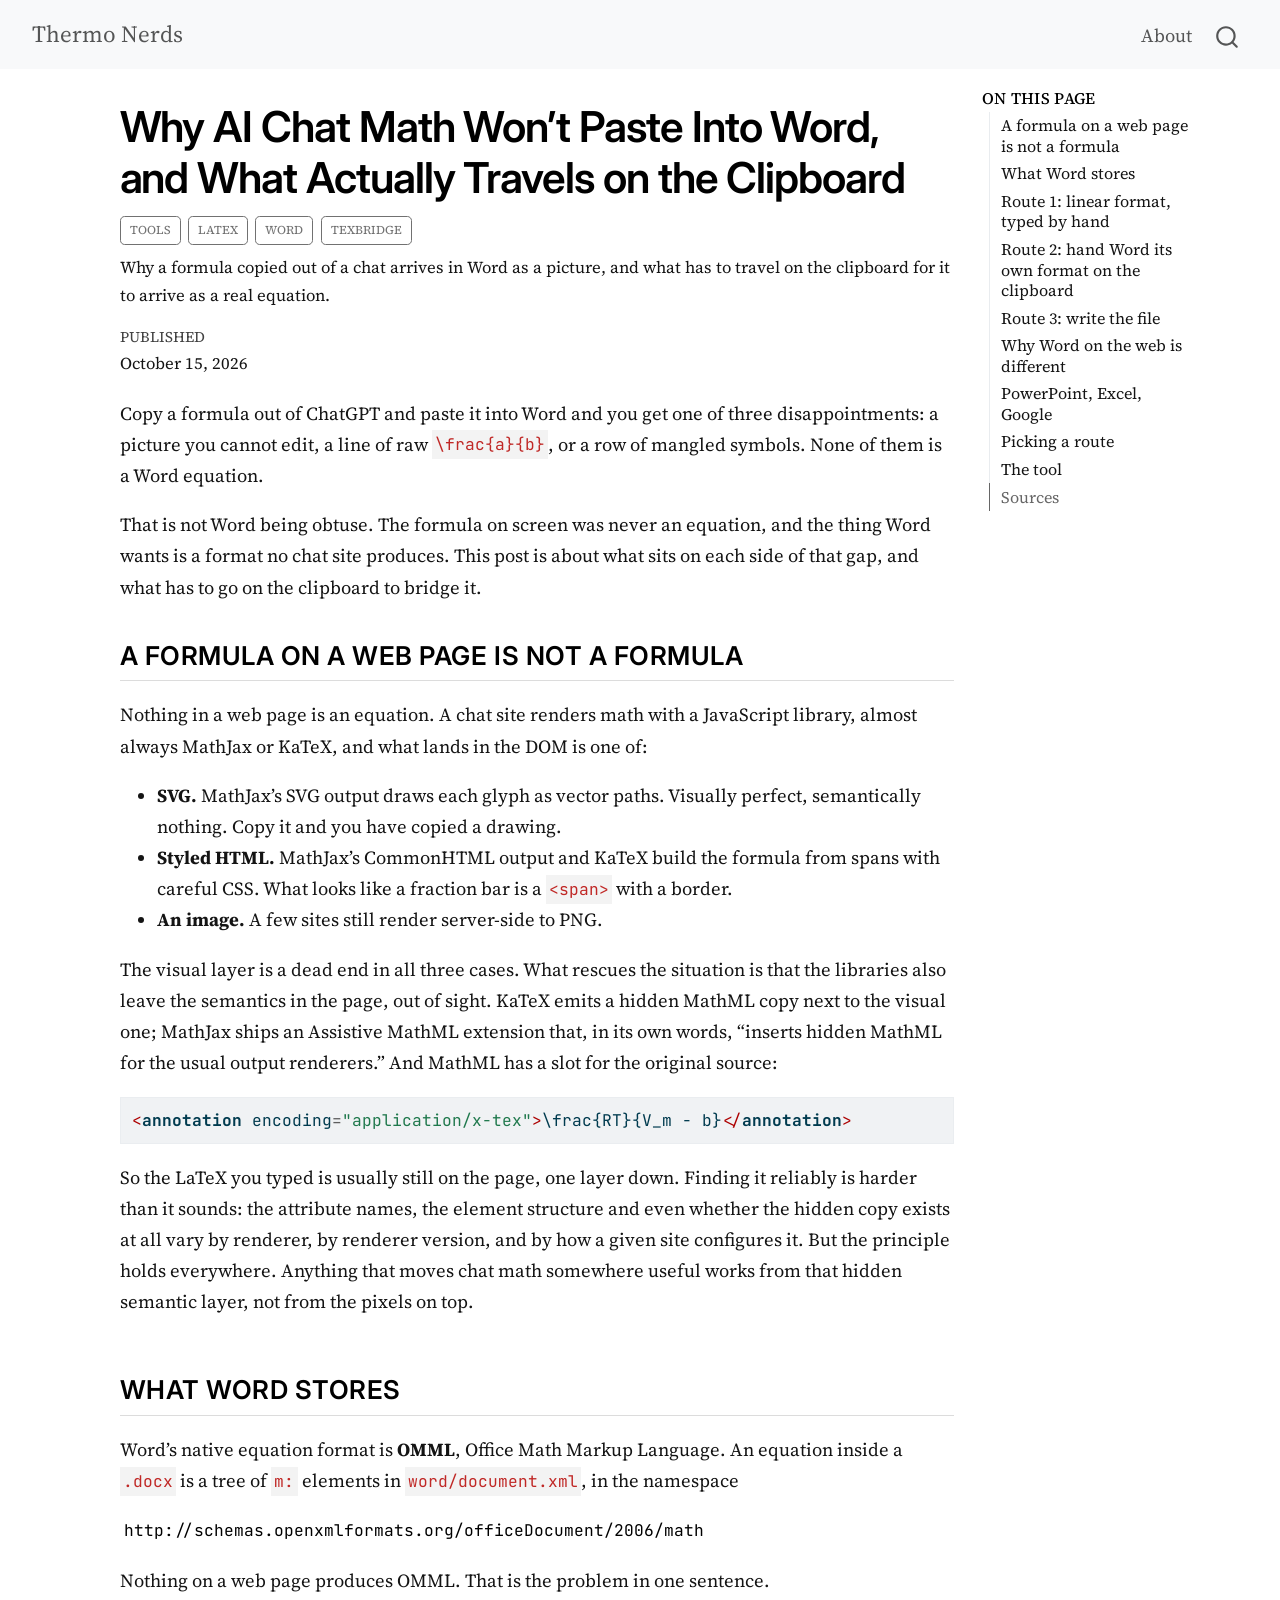
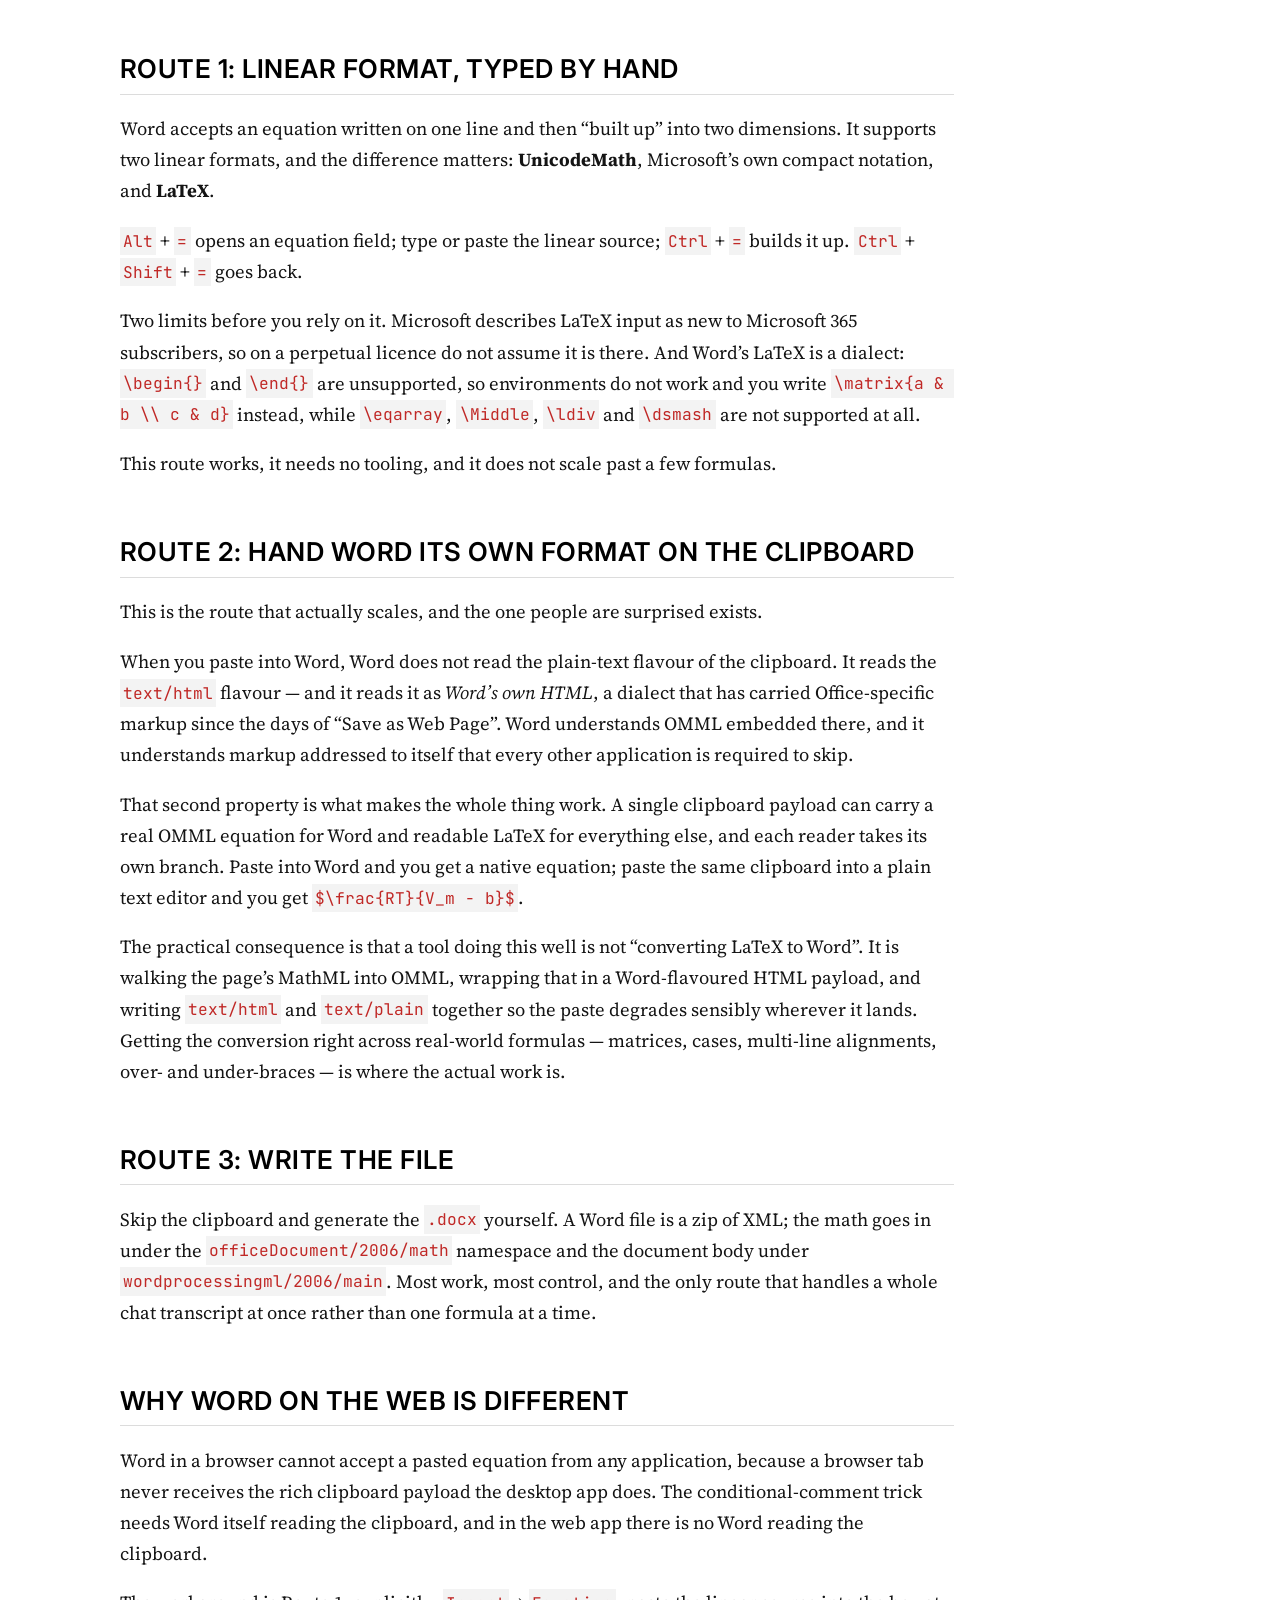
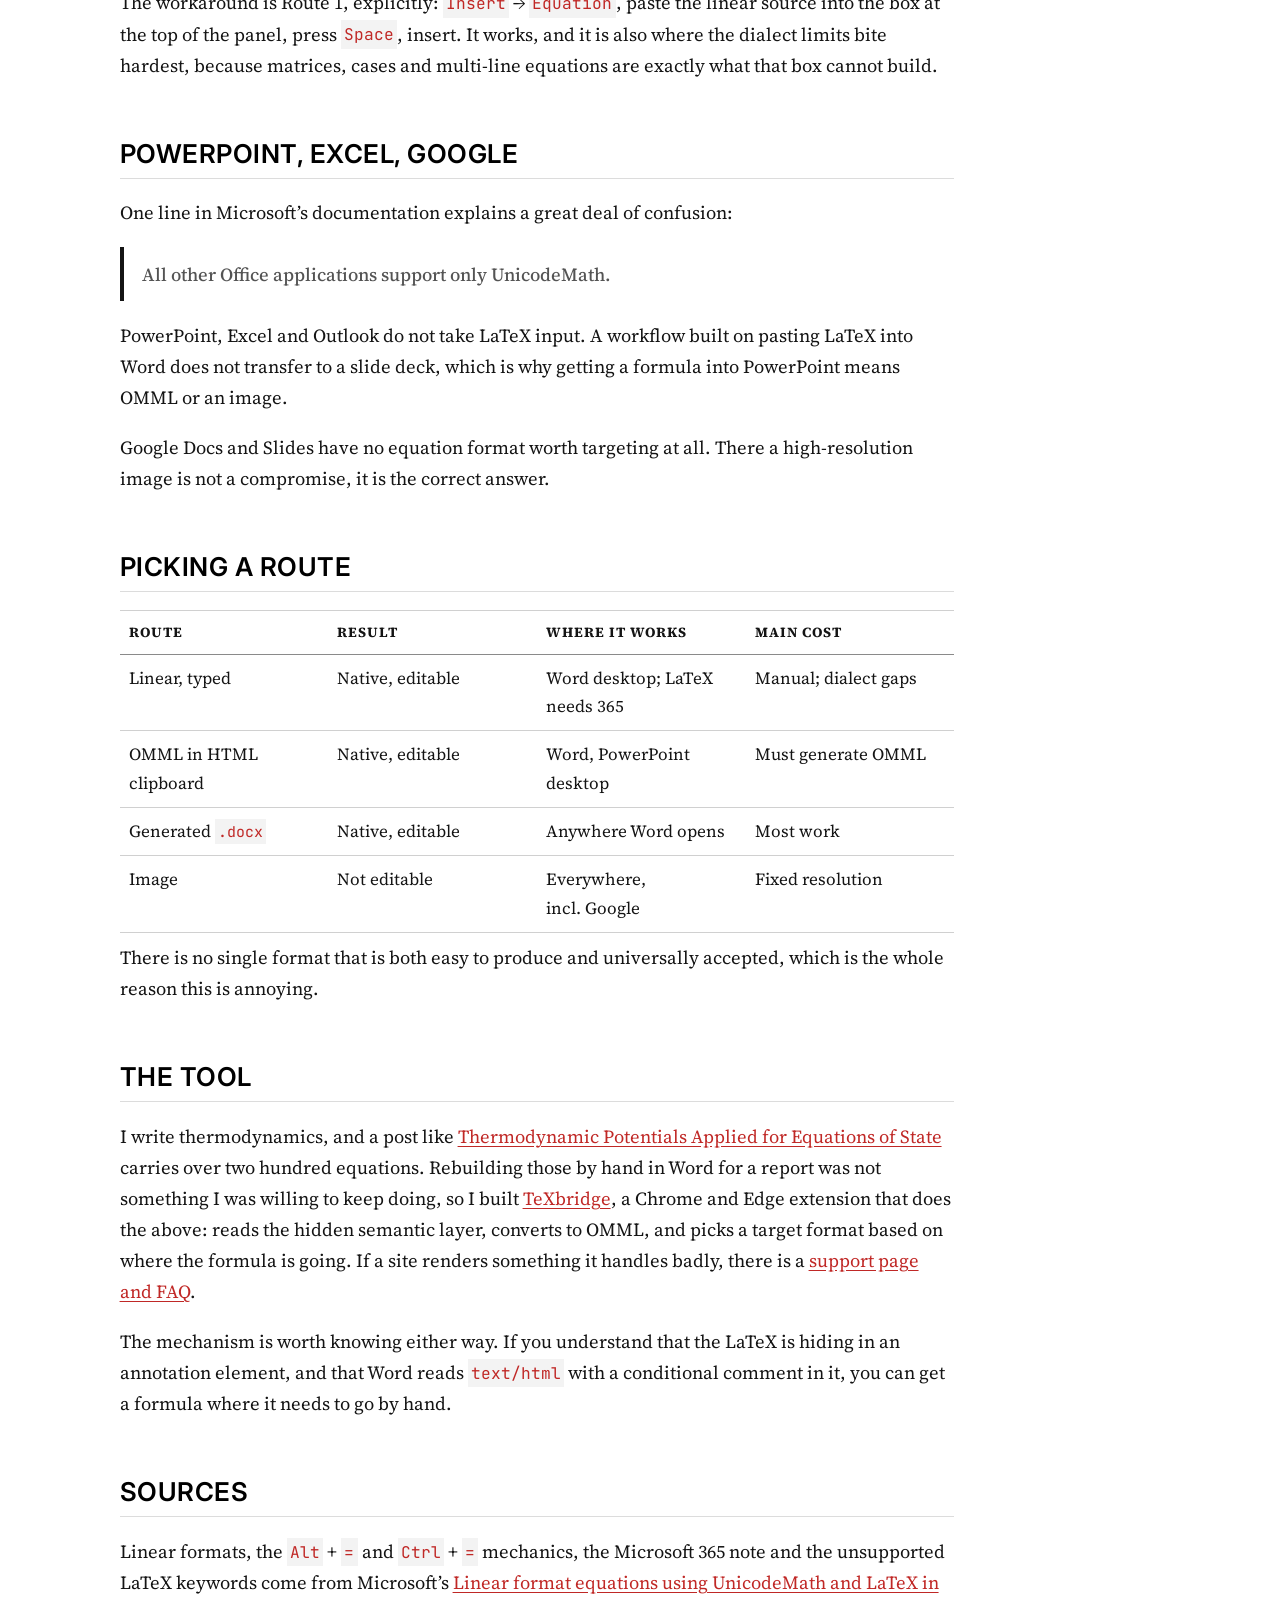
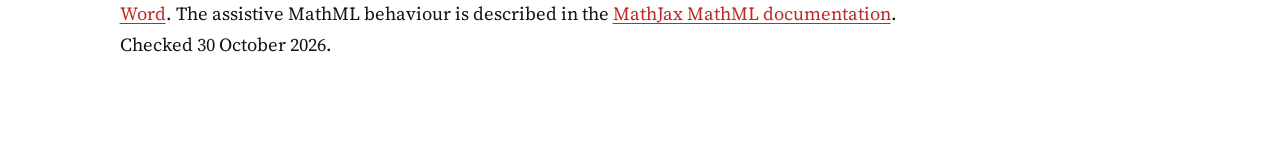
==== commit 3b21d1b1: "Built site for gh-pages" ====
--- a/posts/ai-math-into-word/index.html
+++ b/posts/ai-math-into-word/index.html
@@ -6,7 +6,8 @@
 
 <meta name="viewport" content="width=device-width, initial-scale=1.0, user-scalable=yes">
 
-<meta name="dcterms.date" content="2026-10-30">
+<meta name="dcterms.date" content="2026-10-15">
+<meta name="description" content="Why a formula copied out of a chat arrives in Word as a picture, and what has to travel on the clipboard for it to arrive as a real equation.">
 
 <title>Why AI Chat Math Won’t Paste Into Word, and What Actually Travels on the Clipboard – Thermo Nerds</title>
 <style>
@@ -78,10 +79,10 @@
 <script src="../../site_libs/quarto-html/tippy.umd.min.js"></script>
 <script src="../../site_libs/quarto-html/anchor.min.js"></script>
 <link href="../../site_libs/quarto-html/tippy.css" rel="stylesheet">
-<link href="../../site_libs/quarto-html/quarto-syntax-highlighting-d990f4a1de4b65ced66197ca86f45077.css" rel="stylesheet" id="quarto-text-highlighting-styles">
+<link href="../../site_libs/quarto-html/quarto-syntax-highlighting-377e3121009ebef51d36f79db9fbb96c.css" rel="stylesheet" id="quarto-text-highlighting-styles">
 <script src="../../site_libs/bootstrap/bootstrap.min.js"></script>
 <link href="../../site_libs/bootstrap/bootstrap-icons.css" rel="stylesheet">
-<link href="../../site_libs/bootstrap/bootstrap-b95e18d632023e70fcd2ee9564da8ee3.min.css" rel="stylesheet" append-hash="true" id="quarto-bootstrap" data-mode="light">
+<link href="../../site_libs/bootstrap/bootstrap-faa3a44cafbdc8abfe0a733d49ee4e53.min.css" rel="stylesheet" append-hash="true" id="quarto-bootstrap" data-mode="light">
 <script id="quarto-search-options" type="application/json">{
   "location": "navbar",
   "copy-button": false,
@@ -114,6 +115,11 @@
 <link rel="stylesheet" href="https://fonts.googleapis.com/css2?family=Source+Serif+4:ital,wght@0,400;0,600;0,700;1,400">
 <link rel="stylesheet" href="https://fonts.googleapis.com/css2?family=IBM+Plex+Sans:wght@400;600;700">
 <link rel="stylesheet" href="https://fonts.googleapis.com/css2?family=IBM+Plex+Mono:wght@400">
+<link rel="stylesheet" href="https://fonts.googleapis.com/css2?family=Inter:wght@400;500;600;700;800">
+<link rel="stylesheet" href="https://fonts.googleapis.com/css2?family=JetBrains+Mono:wght@400;700">
+<link rel="stylesheet" href="https://fonts.googleapis.com/css2?family=Crimson+Pro:ital,wght@0,400;0,600;1,400">
+<link rel="stylesheet" href="https://fonts.googleapis.com/css2?family=IBM+Plex+Serif:ital,wght@0,400;0,600;1,400">
+<link rel="stylesheet" href="https://fonts.googleapis.com/css2?family=Spectral:ital,wght@0,400;0,600;1,400">
 <script>
   window.MathJax = {
     loader: { load: ['[tex]/mhchem'] },
@@ -198,6 +204,11 @@
   </div>
   </div>
 
+<div>
+  <div class="description">
+    <p>Why a formula copied out of a chat arrives in Word as a picture, and what has to travel on the clipboard for it to arrive as a real equation.</p>
+  </div>
+</div>
 
 
 <div class="quarto-title-meta">
@@ -206,7 +217,7 @@
     <div>
     <div class="quarto-title-meta-heading">Published</div>
     <div class="quarto-title-meta-contents">
-      <p class="date">October 30, 2026</p>
+      <p class="date">October 15, 2026</p>
     </div>
   </div>
   
--- a/site_libs/quarto-html/quarto-syntax-highlighting-377e3121009ebef51d36f79db9fbb96c.css
+++ b/site_libs/quarto-html/quarto-syntax-highlighting-377e3121009ebef51d36f79db9fbb96c.css
@@ -0,0 +1,236 @@
+/* quarto syntax highlight colors */
+:root {
+  --quarto-hl-ot-color: #003B4F;
+  --quarto-hl-at-color: #657422;
+  --quarto-hl-ss-color: #20794D;
+  --quarto-hl-an-color: #5E5E5E;
+  --quarto-hl-fu-color: #4758AB;
+  --quarto-hl-st-color: #20794D;
+  --quarto-hl-cf-color: #003B4F;
+  --quarto-hl-op-color: #5E5E5E;
+  --quarto-hl-er-color: #AD0000;
+  --quarto-hl-bn-color: #AD0000;
+  --quarto-hl-al-color: #AD0000;
+  --quarto-hl-va-color: #111111;
+  --quarto-hl-bu-color: inherit;
+  --quarto-hl-ex-color: inherit;
+  --quarto-hl-pp-color: #AD0000;
+  --quarto-hl-in-color: #5E5E5E;
+  --quarto-hl-vs-color: #20794D;
+  --quarto-hl-wa-color: #5E5E5E;
+  --quarto-hl-do-color: #5E5E5E;
+  --quarto-hl-im-color: #00769E;
+  --quarto-hl-ch-color: #20794D;
+  --quarto-hl-dt-color: #AD0000;
+  --quarto-hl-fl-color: #AD0000;
+  --quarto-hl-co-color: #5E5E5E;
+  --quarto-hl-cv-color: #5E5E5E;
+  --quarto-hl-cn-color: #8f5902;
+  --quarto-hl-sc-color: #5E5E5E;
+  --quarto-hl-dv-color: #AD0000;
+  --quarto-hl-kw-color: #003B4F;
+}
+
+/* other quarto variables */
+:root {
+  --quarto-font-monospace: "JetBrains Mono", ui-monospace, Menlo, monospace;
+}
+
+/* syntax highlight based on Pandoc's rules */
+pre > code.sourceCode > span {
+  color: #003B4F;
+}
+
+code.sourceCode > span {
+  color: #003B4F;
+}
+
+div.sourceCode,
+div.sourceCode pre.sourceCode {
+  color: #003B4F;
+}
+
+/* Normal */
+code span {
+  color: #003B4F;
+}
+
+/* Alert */
+code span.al {
+  color: #AD0000;
+  font-style: inherit;
+}
+
+/* Annotation */
+code span.an {
+  color: #5E5E5E;
+  font-style: inherit;
+}
+
+/* Attribute */
+code span.at {
+  color: #657422;
+  font-style: inherit;
+}
+
+/* BaseN */
+code span.bn {
+  color: #AD0000;
+  font-style: inherit;
+}
+
+/* BuiltIn */
+code span.bu {
+  font-style: inherit;
+}
+
+/* ControlFlow */
+code span.cf {
+  color: #003B4F;
+  font-weight: bold;
+  font-style: inherit;
+}
+
+/* Char */
+code span.ch {
+  color: #20794D;
+  font-style: inherit;
+}
+
+/* Constant */
+code span.cn {
+  color: #8f5902;
+  font-style: inherit;
+}
+
+/* Comment */
+code span.co {
+  color: #5E5E5E;
+  font-style: inherit;
+}
+
+/* CommentVar */
+code span.cv {
+  color: #5E5E5E;
+  font-style: italic;
+}
+
+/* Documentation */
+code span.do {
+  color: #5E5E5E;
+  font-style: italic;
+}
+
+/* DataType */
+code span.dt {
+  color: #AD0000;
+  font-style: inherit;
+}
+
+/* DecVal */
+code span.dv {
+  color: #AD0000;
+  font-style: inherit;
+}
+
+/* Error */
+code span.er {
+  color: #AD0000;
+  font-style: inherit;
+}
+
+/* Extension */
+code span.ex {
+  font-style: inherit;
+}
+
+/* Float */
+code span.fl {
+  color: #AD0000;
+  font-style: inherit;
+}
+
+/* Function */
+code span.fu {
+  color: #4758AB;
+  font-style: inherit;
+}
+
+/* Import */
+code span.im {
+  color: #00769E;
+  font-style: inherit;
+}
+
+/* Information */
+code span.in {
+  color: #5E5E5E;
+  font-style: inherit;
+}
+
+/* Keyword */
+code span.kw {
+  color: #003B4F;
+  font-weight: bold;
+  font-style: inherit;
+}
+
+/* Operator */
+code span.op {
+  color: #5E5E5E;
+  font-style: inherit;
+}
+
+/* Other */
+code span.ot {
+  color: #003B4F;
+  font-style: inherit;
+}
+
+/* Preprocessor */
+code span.pp {
+  color: #AD0000;
+  font-style: inherit;
+}
+
+/* SpecialChar */
+code span.sc {
+  color: #5E5E5E;
+  font-style: inherit;
+}
+
+/* SpecialString */
+code span.ss {
+  color: #20794D;
+  font-style: inherit;
+}
+
+/* String */
+code span.st {
+  color: #20794D;
+  font-style: inherit;
+}
+
+/* Variable */
+code span.va {
+  color: #111111;
+  font-style: inherit;
+}
+
+/* VerbatimString */
+code span.vs {
+  color: #20794D;
+  font-style: inherit;
+}
+
+/* Warning */
+code span.wa {
+  color: #5E5E5E;
+  font-style: italic;
+}
+
+.prevent-inlining {
+  content: "</";
+}
+
+/*# sourceMappingURL=4c86c3cf7d28a522c6a3af6b5f777415.css.map */
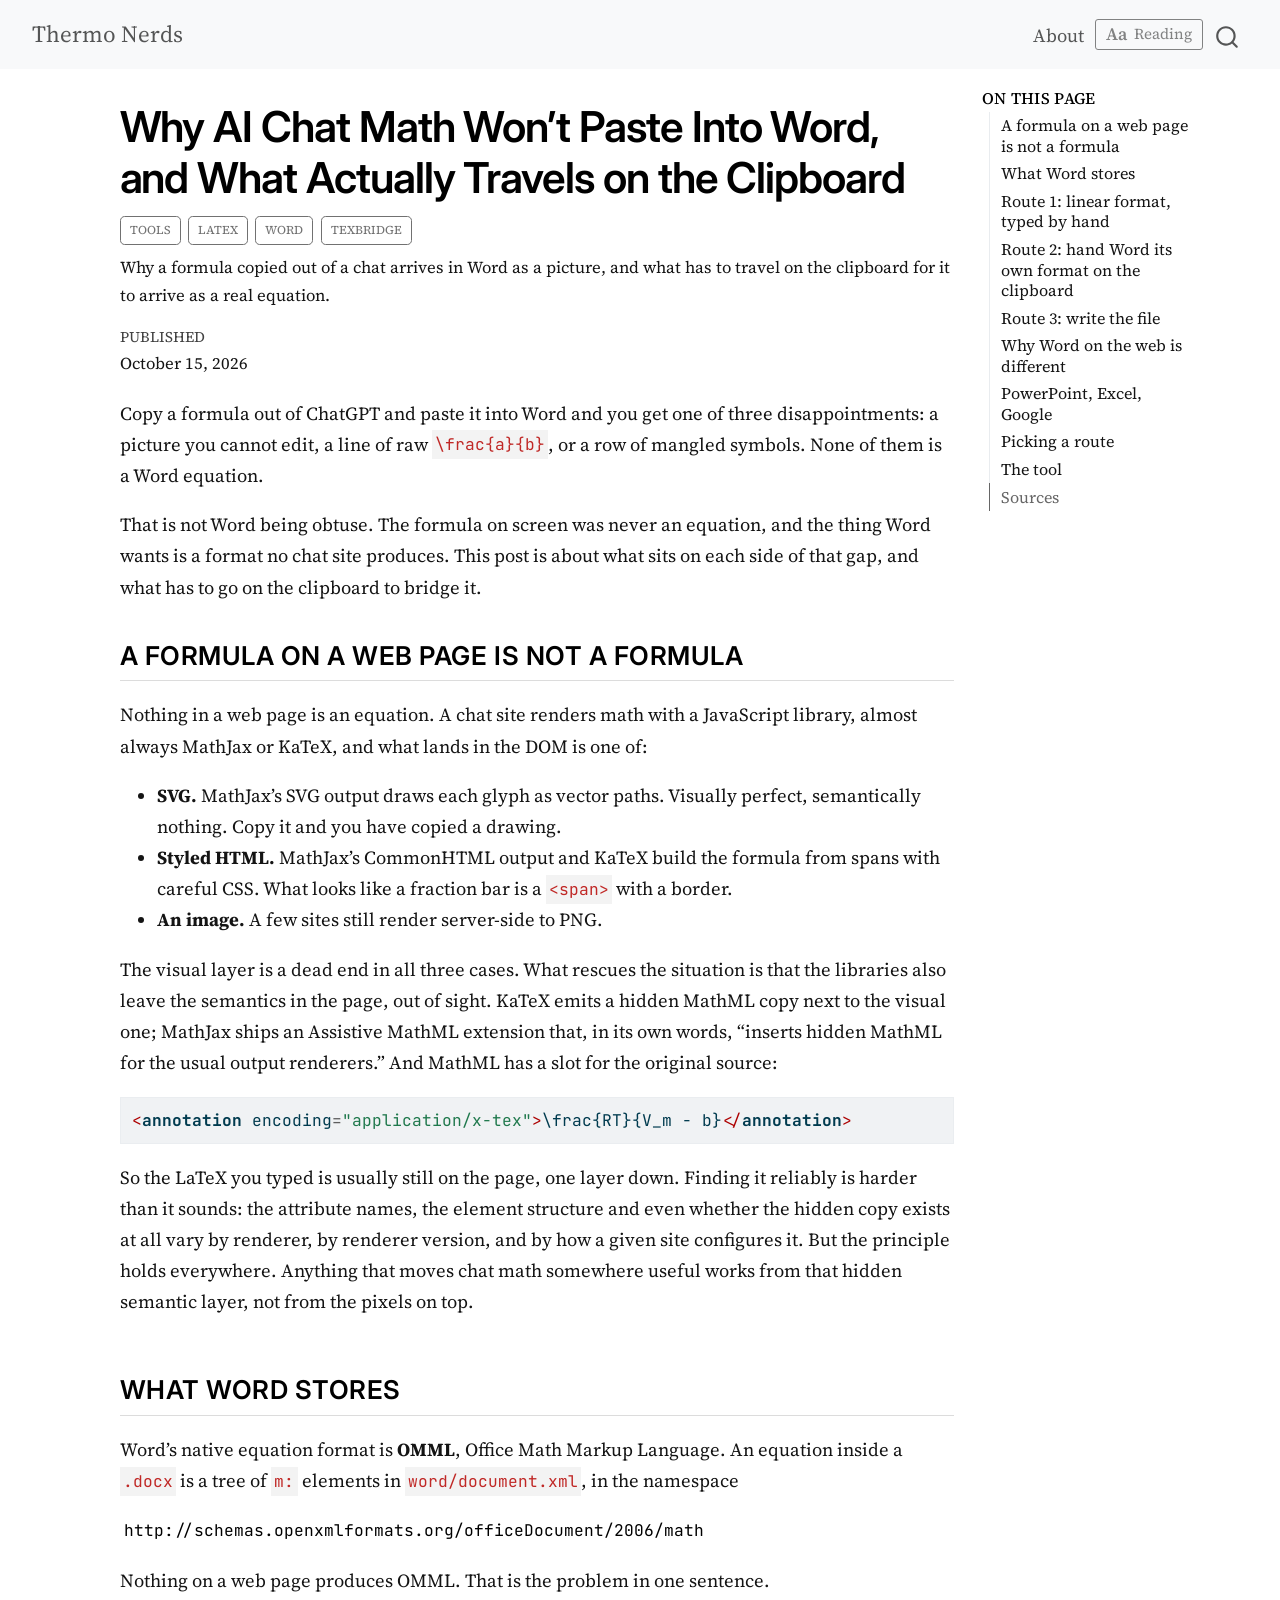
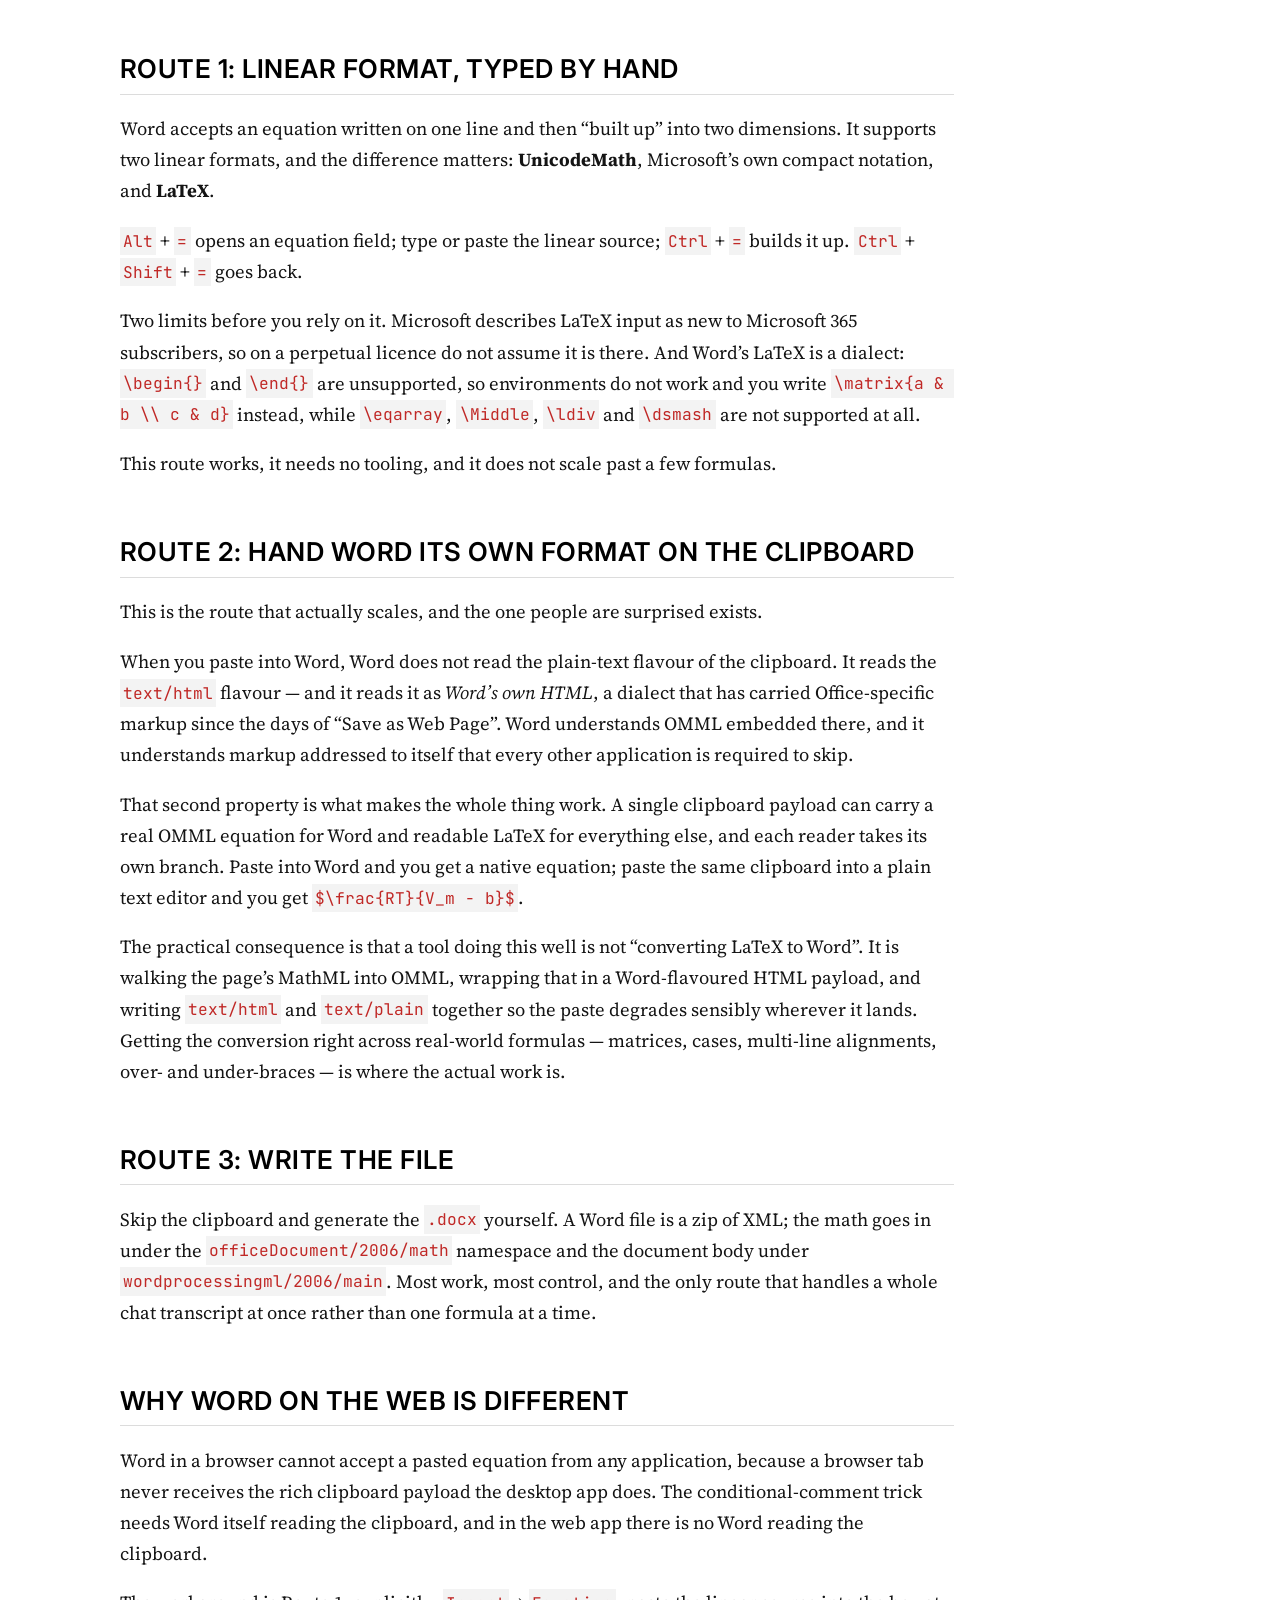
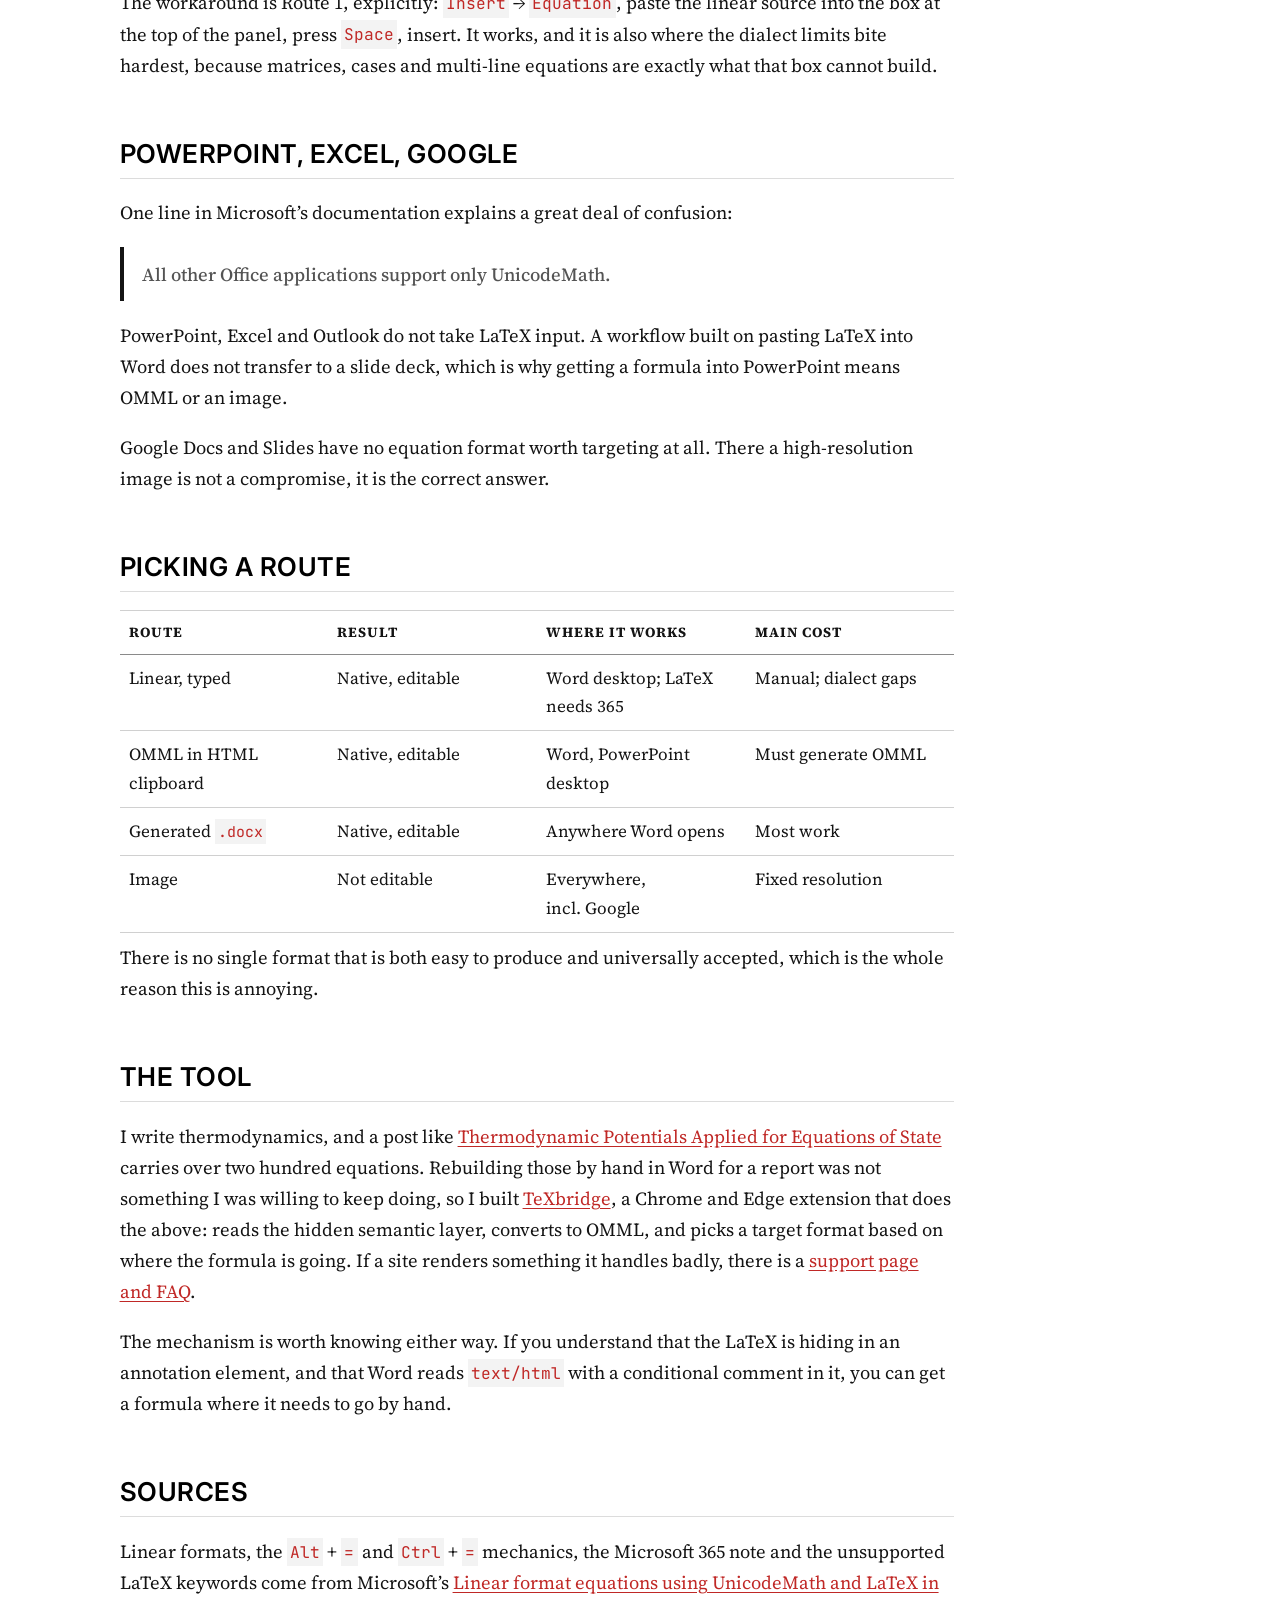
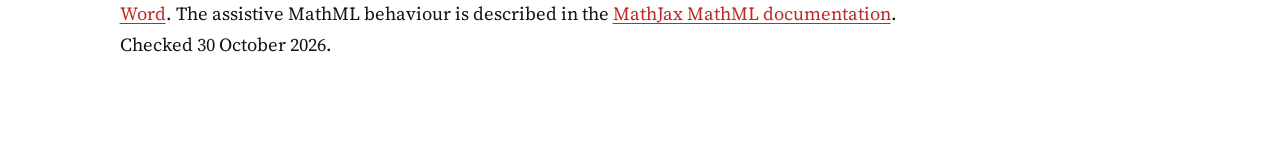
==== commit 72dba99c: "Built site for gh-pages" ====
--- a/posts/ai-math-into-word/index.html
+++ b/posts/ai-math-into-word/index.html
@@ -110,6 +110,329 @@
     "search-label": "Search"
   }
 }</script>
+<!-- Reader controls: colour themes and text size, in the navbar beside the site
+     title. Palettes, the mix() helper and the font-size scaling are taken from
+     the ReadMode extension (readmode/content.js, readmode/popup.js); the
+     storage layer is localStorage rather than chrome.storage, and the CSS
+     targets this site's own elements instead of ReadMode's blanket override,
+     which would fight MathJax and the in-post calculator. -->
+<style>
+  .rm-btn {
+    margin-left: auto; display: inline-flex; align-items: center; gap: .35rem;
+    padding: .2rem .55rem; font: inherit; font-size: .82rem; line-height: 1.2;
+    cursor: pointer; color: inherit; background: transparent;
+    border: 1px solid currentColor; border-radius: 3px; opacity: .72;
+  }
+  .rm-btn:hover, .rm-btn[aria-expanded="true"] { opacity: 1; }
+  .rm-btn .rm-aa { font-size: .95rem; font-weight: 600; }
+  /* no margin-left:auto here: Quarto's brand container carries mx-auto, and a
+     second auto margin would split the free space three ways and pull the
+     title off centre. The brand's own margin-right:auto already pushes this
+     element to the right edge. */
+  .rm-wrap { position: relative; display: flex; }
+  .rm-panel {
+    position: absolute; top: calc(100% + .45rem); right: 0; z-index: 2000;
+    width: 20rem; max-width: calc(100vw - 1.5rem); padding: .85rem .9rem;
+    /* a short window or a phone in landscape must not strand the lower
+       swatches off-screen with no way to reach them */
+    max-height: calc(100vh - 4.5rem); overflow-y: auto; overscroll-behavior: contain;
+    font-size: .82rem; line-height: 1.45; text-align: left;
+    background: var(--rm-bg, #fff); color: var(--rm-text, inherit);
+    border: 1px solid rgba(128,128,128,.45); border-radius: 4px;
+    box-shadow: 0 6px 24px rgba(0,0,0,.14);
+  }
+  .rm-panel[hidden] { display: none; }
+  .rm-grouplabel {
+    margin: .55rem 0 .3rem; font-size: .68rem; font-weight: 700;
+    letter-spacing: .08em; text-transform: uppercase; opacity: .6;
+  }
+  .rm-grouplabel:first-child { margin-top: 0; }
+  .rm-themes { display: grid; grid-template-columns: repeat(4, 1fr); gap: .3rem; }
+  .rm-theme {
+    display: flex; flex-direction: column; align-items: center; gap: .18rem;
+    padding: .25rem .1rem; font: inherit; font-size: .62rem; line-height: 1.1;
+    cursor: pointer; color: inherit; background: transparent;
+    border: 1px solid transparent; border-radius: 3px; text-align: center;
+  }
+  .rm-theme:hover { border-color: rgba(128,128,128,.5); }
+  .rm-theme[aria-pressed="true"] { border-color: currentColor; font-weight: 700; }
+  .rm-sw {
+    display: flex; align-items: center; justify-content: center;
+    width: 100%; height: 1.75rem; font-size: .78rem; font-weight: 600;
+    border: 1px solid rgba(128,128,128,.45); border-radius: 2px;
+  }
+  .rm-row {
+    display: flex; align-items: center; gap: .5rem;
+    margin-top: .8rem; padding-top: .7rem; border-top: 1px solid rgba(128,128,128,.3);
+  }
+  .rm-row label { flex: 0 0 auto; font-size: .72rem; font-weight: 600;
+    letter-spacing: .04em; text-transform: uppercase; opacity: .7; }
+  .rm-row input[type=range] { flex: 1 1 auto; min-width: 0; }
+  .rm-val { flex: 0 0 2.6rem; text-align: right; font-variant-numeric: tabular-nums; }
+  .rm-reset {
+    margin-top: .6rem; padding: .22rem .6rem; font: inherit; font-size: .72rem;
+    cursor: pointer; color: inherit; background: transparent;
+    border: 1px solid rgba(128,128,128,.5); border-radius: 3px;
+  }
+  .rm-reset:hover { border-color: currentColor; }
+  @media (max-width: 420px) { .rm-panel { width: calc(100vw - 1.5rem); } }
+</style>
+
+<script>
+(function () {
+  'use strict';
+
+  // ---- palettes, verbatim from readmode/content.js ----
+  var THEMES = {
+    dark:     { bg: '#1b1c1f', text: '#dcdcdc', link: '#8ab4f8', dark: true },
+    dim:      { bg: '#2b2d31', text: '#c9cbd0', link: '#9cc0ff', dark: true },
+    warm:     { bg: '#1f1a14', text: '#e8d5b5', link: '#f0a95b', dark: true },
+    sepia:    { bg: '#f4ecd8', text: '#433422', link: '#8a4b0f' },
+    ivory:    { bg: '#f6f1e7', text: '#292820', link: '#8a4b0f' },
+    beige:    { bg: '#f2eee8', text: '#2e2a25', link: '#7a4519' },
+    sage:     { bg: '#eaf0e8', text: '#263329', link: '#1f6640' },
+    bluegray: { bg: '#edf2f7', text: '#1f2933', link: '#1d4ed8' },
+    charcoal: { bg: '#24272b', text: '#e0e0e0', link: '#8ab4f8', dark: true },
+    cream:    { bg: '#fbf7ee', text: '#2a2722', link: '#1a5bb8' },
+    light:    { bg: '#ffffff', text: '#1f1f1f', link: '#0b57d0' },
+    mint:     { bg: '#e6f2e8', text: '#1d2b20', link: '#0a6640' },
+    contrast:         { bg: '#000000', text: '#ffff00', link: '#00ff7f', dark: true, strong: true },
+    'contrast-white': { bg: '#000000', text: '#ffffff', link: '#7fd4ff', dark: true, strong: true },
+    'contrast-light': { bg: '#ffffff', text: '#000000', link: '#0000ee', strong: true }
+  };
+  var GROUPS = [
+    ['Light', [['ivory','Ivory'],['beige','Beige'],['sepia','Sepia'],['cream','Cream'],
+               ['sage','Sage'],['mint','Mint'],['bluegray','Blue-gray'],['light','White']]],
+    ['Dark', [['charcoal','Charcoal'],['dark','Dark'],['dim','Dim'],['warm','Warm night']]],
+    ['High contrast', [['contrast','Yellow'],['contrast-white','White'],['contrast-light','Black']]]
+  ];
+
+  // blend two hex colours, for borders and code panels (readmode/content.js)
+  function mix(hex, toward, amount) {
+    var a = parseInt(hex.slice(1), 16), b = parseInt(toward.slice(1), 16);
+    var ch = function (n, s) { return (n >> s) & 255; };
+    var m = function (s) { return Math.round(ch(a, s) + (ch(b, s) - ch(a, s)) * amount); };
+    return '#' + ((1 << 24) | (m(16) << 16) | (m(8) << 8) | m(0)).toString(16).slice(1);
+  }
+
+  var KEY = 'thermonerds-reader';
+  var DEF = { theme: 'off', fontSize: 100 };
+
+  function load() {
+    try {
+      var v = JSON.parse(localStorage.getItem(KEY));
+      if (v && typeof v === 'object') {
+        return { theme: THEMES[v.theme] ? v.theme : 'off',
+                 fontSize: (v.fontSize >= 80 && v.fontSize <= 250) ? v.fontSize : 100 };
+      }
+    } catch (e) {}                     // private window, blocked storage, bad JSON
+    return { theme: DEF.theme, fontSize: DEF.fontSize };
+  }
+  function store(s) { try { localStorage.setItem(KEY, JSON.stringify(s)); } catch (e) {} }
+
+  var state = load();
+
+  // Every selector is prefixed with html[data-rm], which adds one class-level
+  // unit of specificity. The site themes style listing titles as
+  // `.quarto-listing .listing-title a { ... !important }` (two classes); an
+  // unprefixed `.listing-title a` loses that tie and a dark theme would leave
+  // black titles on a black page. The prefix wins regardless of source order.
+  function css(s) {
+    var out = '';
+    var t = THEMES[s.theme];
+    var H = 'html[data-rm] ';
+    if (t) {
+      var border = t.strong ? t.text : mix(t.bg, t.text, 0.22);
+      var panel  = mix(t.bg, t.text, t.strong ? 0.12 : 0.07);
+      var muted  = mix(t.bg, t.text, 0.62);
+      var TXT = 'color:' + t.text + ' !important';
+      out +=
+        'html[data-rm]{--rm-bg:' + t.bg + ';--rm-text:' + t.text + ';--rm-link:' + t.link +
+          ';--rm-panel:' + panel + ';--rm-border:' + border + ';--rm-muted:' + muted +
+          ';color-scheme:' + (t.dark ? 'dark' : 'light') + '}' +
+        'html[data-rm],html[data-rm] body{background:' + t.bg + ' !important;' + TXT + '}' +
+        H + ':is(main,.quarto-container,#quarto-content,#quarto-document-content,' +
+            '.page-columns,.quarto-title-block,footer,.footer,.sidebar,#quarto-margin-sidebar)' +
+            '{background:transparent !important;' + TXT + '}' +
+        H + ':is(h1,h2,h3,h4,h5,h6,p,li,dd,dt,td,th,figcaption,strong,em,blockquote,code,pre)' +
+            '{' + TXT + '}' +
+        // listing titles: matched at higher specificity than the themes' own rule
+        H + ':is(.quarto-listing,div.quarto-post) :is(.listing-title,.listing-title a)' +
+            '{' + TXT + '}' +
+        H + ':is(.listing-title,.listing-title a,.listing-subtitle){' + TXT + '}' +
+        H + ':is(.listing-date,.listing-category,.quarto-title-meta-heading,' +
+            '.quarto-category,nav[role="doc-toc"] a,#TOC a){color:' + muted + ' !important}' +
+        H + ':is(nav[role="doc-toc"],#TOC) a:is(:hover,.active){' + TXT + '}' +
+        H + 'main :is(a,a:visited){color:' + t.link + ' !important}' +
+        H + ':is(.quarto-listing,div.quarto-post) .listing-title a:hover{color:' + t.link + ' !important}' +
+        H + '.navbar{background:' + panel + ' !important;border-bottom:1px solid ' + border + ' !important}' +
+        H + '.navbar :is(.navbar-brand,.nav-link,.navbar-title,.menu-text){' + TXT + '}' +
+        H + 'main :is(pre,code,div.sourceCode,kbd,.cell-output){background:' + panel + ' !important;' + TXT + '}' +
+        H + 'main :is(pre,code,.sourceCode) span{color:inherit !important}' +
+        H + ':is(main table,main th,main td,main tr,hr,blockquote,div.quarto-post,' +
+            '.quarto-title-block,main pre,main div.sourceCode){border-color:' + border + ' !important}' +
+        H + 'blockquote{border-left-color:' + border + ' !important}' +
+        H + 'mjx-container{' + TXT + '}' +
+        // the in-post calculator draws itself from neutral greys, so only its
+        // editable cells need telling which surface they sit on
+        H + ':is(.xl-t td.in input,.xl-drive input[type=number]){' + TXT + '}' +
+        H + ':is(.xl-t td.ca,.xl-t tr.xl-h th,.xl-t td.fo){background:' + panel + ' !important}';
+    }
+    if (s.fontSize && s.fontSize !== 100) {
+      // Scales body text without zooming images; nested items reset so sizes
+      // don't compound. (readmode/content.js)
+      out +=
+        'html[data-rm-size] main :is(p,li,blockquote,dd,dt,td,th,figcaption,label)' +
+          '{font-size:' + s.fontSize + '% !important}' +
+        'html[data-rm-size] main :is(li p,li li,blockquote p,td p,li label,td label)' +
+          '{font-size:100% !important}';
+    }
+    return out;
+  }
+
+  // Applied from <head>, before first paint, so a remembered theme never flashes.
+  var tag = document.createElement('style');
+  tag.id = 'rm-style';
+  if (THEMES[state.theme]) document.documentElement.setAttribute('data-rm', state.theme);
+  if (state.fontSize !== 100) document.documentElement.setAttribute('data-rm-size', String(state.fontSize));
+  tag.textContent = css(state);
+  (document.head || document.documentElement).appendChild(tag);
+
+  function apply() {
+    var el = document.documentElement;
+    if (THEMES[state.theme]) el.setAttribute('data-rm', state.theme);
+    else el.removeAttribute('data-rm');
+    if (state.fontSize !== 100) el.setAttribute('data-rm-size', String(state.fontSize));
+    else el.removeAttribute('data-rm-size');
+    tag.textContent = css(state);
+    store(state);
+  }
+
+  // ---- controls, once the navbar exists ----
+  function build() {
+    // Prefer the existing nav list: adding an item there moves the brand no
+    // more than another nav link would. Appending to .navbar-container instead
+    // hands the brand's own mx-auto fresh free space to redistribute, which
+    // visibly shifts the title.
+    // .quarto-navbar-tools sits outside the collapsible menu, so the control
+    // stays reachable on a phone, where navbar-expand-lg hides .navbar-collapse
+    // behind the hamburger.
+    var tools = document.querySelector('.navbar .quarto-navbar-tools');
+    var list = tools ? null : document.querySelector('.navbar .navbar-nav');
+    var bar = tools || list ||
+              document.querySelector('.navbar .navbar-container') ||
+              document.querySelector('.navbar > .container-fluid') ||
+              document.querySelector('.navbar');
+    if (!bar) return;
+
+    var wrap = document.createElement(list ? 'li' : 'div');
+    wrap.className = list ? 'nav-item rm-wrap' : 'rm-wrap';
+
+    var btn = document.createElement('button');
+    btn.type = 'button';
+    btn.className = 'rm-btn';
+    btn.setAttribute('aria-expanded', 'false');
+    btn.setAttribute('aria-label', 'Reading options: colour theme and text size');
+    btn.innerHTML = '<span class="rm-aa">Aa</span><span>Reading</span>';
+
+    var panel = document.createElement('div');
+    panel.className = 'rm-panel';
+    panel.hidden = true;
+    panel.setAttribute('role', 'group');
+    panel.setAttribute('aria-label', 'Reading options');
+
+    var html = '';
+    for (var g = 0; g < GROUPS.length; g++) {
+      html += '<div class="rm-grouplabel">' + GROUPS[g][0] + '</div><div class="rm-themes">';
+      var list = GROUPS[g][1];
+      for (var i = 0; i < list.length; i++) {
+        var id = list[i][0], t = THEMES[id];
+        html += '<button type="button" class="rm-theme" data-v="' + id + '">' +
+                '<span class="rm-sw" style="background:' + t.bg + ';color:' + t.text + '">Aa</span>' +
+                list[i][1] + '</button>';
+      }
+      html += '</div>';
+    }
+    html += '<div class="rm-grouplabel">Site</div><div class="rm-themes">' +
+            '<button type="button" class="rm-theme" data-v="off">' +
+            '<span class="rm-sw" style="background:transparent">Aa</span>Default</button></div>' +
+            '<div class="rm-row"><label for="rm-size">Text size</label>' +
+            '<input type="range" id="rm-size" min="80" max="250" step="10">' +
+            '<span class="rm-val" id="rm-sizeval"></span></div>' +
+            '<button type="button" class="rm-reset">Reset to default</button>';
+    panel.innerHTML = html;
+
+    wrap.appendChild(btn);
+    wrap.appendChild(panel);
+    bar.appendChild(wrap);
+
+    var size = panel.querySelector('#rm-size');
+    var sizeVal = panel.querySelector('#rm-sizeval');
+
+    function sync() {
+      var all = panel.querySelectorAll('.rm-theme');
+      for (var i = 0; i < all.length; i++) {
+        all[i].setAttribute('aria-pressed', all[i].getAttribute('data-v') === state.theme ? 'true' : 'false');
+      }
+      size.value = state.fontSize;
+      sizeVal.textContent = state.fontSize + '%';
+    }
+
+    panel.addEventListener('click', function (e) {
+      var sw = e.target.closest('.rm-theme');
+      if (sw) { state.theme = sw.getAttribute('data-v'); apply(); sync(); return; }
+      if (e.target.closest('.rm-reset')) {
+        state.theme = DEF.theme; state.fontSize = DEF.fontSize; apply(); sync();
+      }
+    });
+    size.addEventListener('input', function () {
+      state.fontSize = +size.value; apply(); sync();
+    });
+
+    // The button's position in the row changes with width (Quarto collapses
+    // the navbar below 992px), so a panel anchored to its right edge can hang
+    // off the left of the viewport. Rather than guess a breakpoint, let it lay
+    // out, measure, and re-anchor to the viewport only if it actually spills.
+    function place() {
+      panel.style.position = ''; panel.style.top = ''; panel.style.left = '';
+      panel.style.right = ''; panel.style.maxHeight = '';
+      var r = panel.getBoundingClientRect();
+      if (r.left < 8 || r.right > window.innerWidth - 8) {
+        var nb = document.querySelector('.navbar');
+        var top = nb ? Math.round(nb.getBoundingClientRect().bottom + 6) : 56;
+        panel.style.position = 'fixed';
+        panel.style.top = top + 'px';
+        panel.style.right = '.75rem';
+        panel.style.left = 'auto';
+        panel.style.maxHeight = 'calc(100vh - ' + (top + 14) + 'px)';
+      }
+    }
+    function open(v) {
+      panel.hidden = !v;
+      if (v) place();                 // measured while visible, before paint
+      btn.setAttribute('aria-expanded', v ? 'true' : 'false');
+    }
+    window.addEventListener('resize', function () { if (!panel.hidden) place(); });
+    btn.addEventListener('click', function (e) {
+      e.stopPropagation();
+      open(panel.hidden);
+    });
+    panel.addEventListener('click', function (e) { e.stopPropagation(); });
+    document.addEventListener('click', function () { open(false); });
+    document.addEventListener('keydown', function (e) {
+      if (e.key === 'Escape' && !panel.hidden) { open(false); btn.focus(); }
+    });
+
+    sync();
+  }
+
+  if (document.readyState === 'loading') {
+    document.addEventListener('DOMContentLoaded', build);
+  } else {
+    build();
+  }
+})();
+</script>
 <link rel="preconnect" href="https://fonts.googleapis.com">
 <link rel="preconnect" href="https://fonts.gstatic.com" crossorigin="">
 <link rel="stylesheet" href="https://fonts.googleapis.com/css2?family=Source+Serif+4:ital,wght@0,400;0,600;0,700;1,400">
@@ -120,6 +443,7 @@
 <link rel="stylesheet" href="https://fonts.googleapis.com/css2?family=Crimson+Pro:ital,wght@0,400;0,600;1,400">
 <link rel="stylesheet" href="https://fonts.googleapis.com/css2?family=IBM+Plex+Serif:ital,wght@0,400;0,600;1,400">
 <link rel="stylesheet" href="https://fonts.googleapis.com/css2?family=Spectral:ital,wght@0,400;0,600;1,400">
+<link rel="stylesheet" href="https://fonts.googleapis.com/css2?family=Literata:ital,opsz,wght@0,7..72,400;0,7..72,600;0,7..72,700;1,7..72,400">
 <script>
   window.MathJax = {
     loader: { load: ['[tex]/mhchem'] },
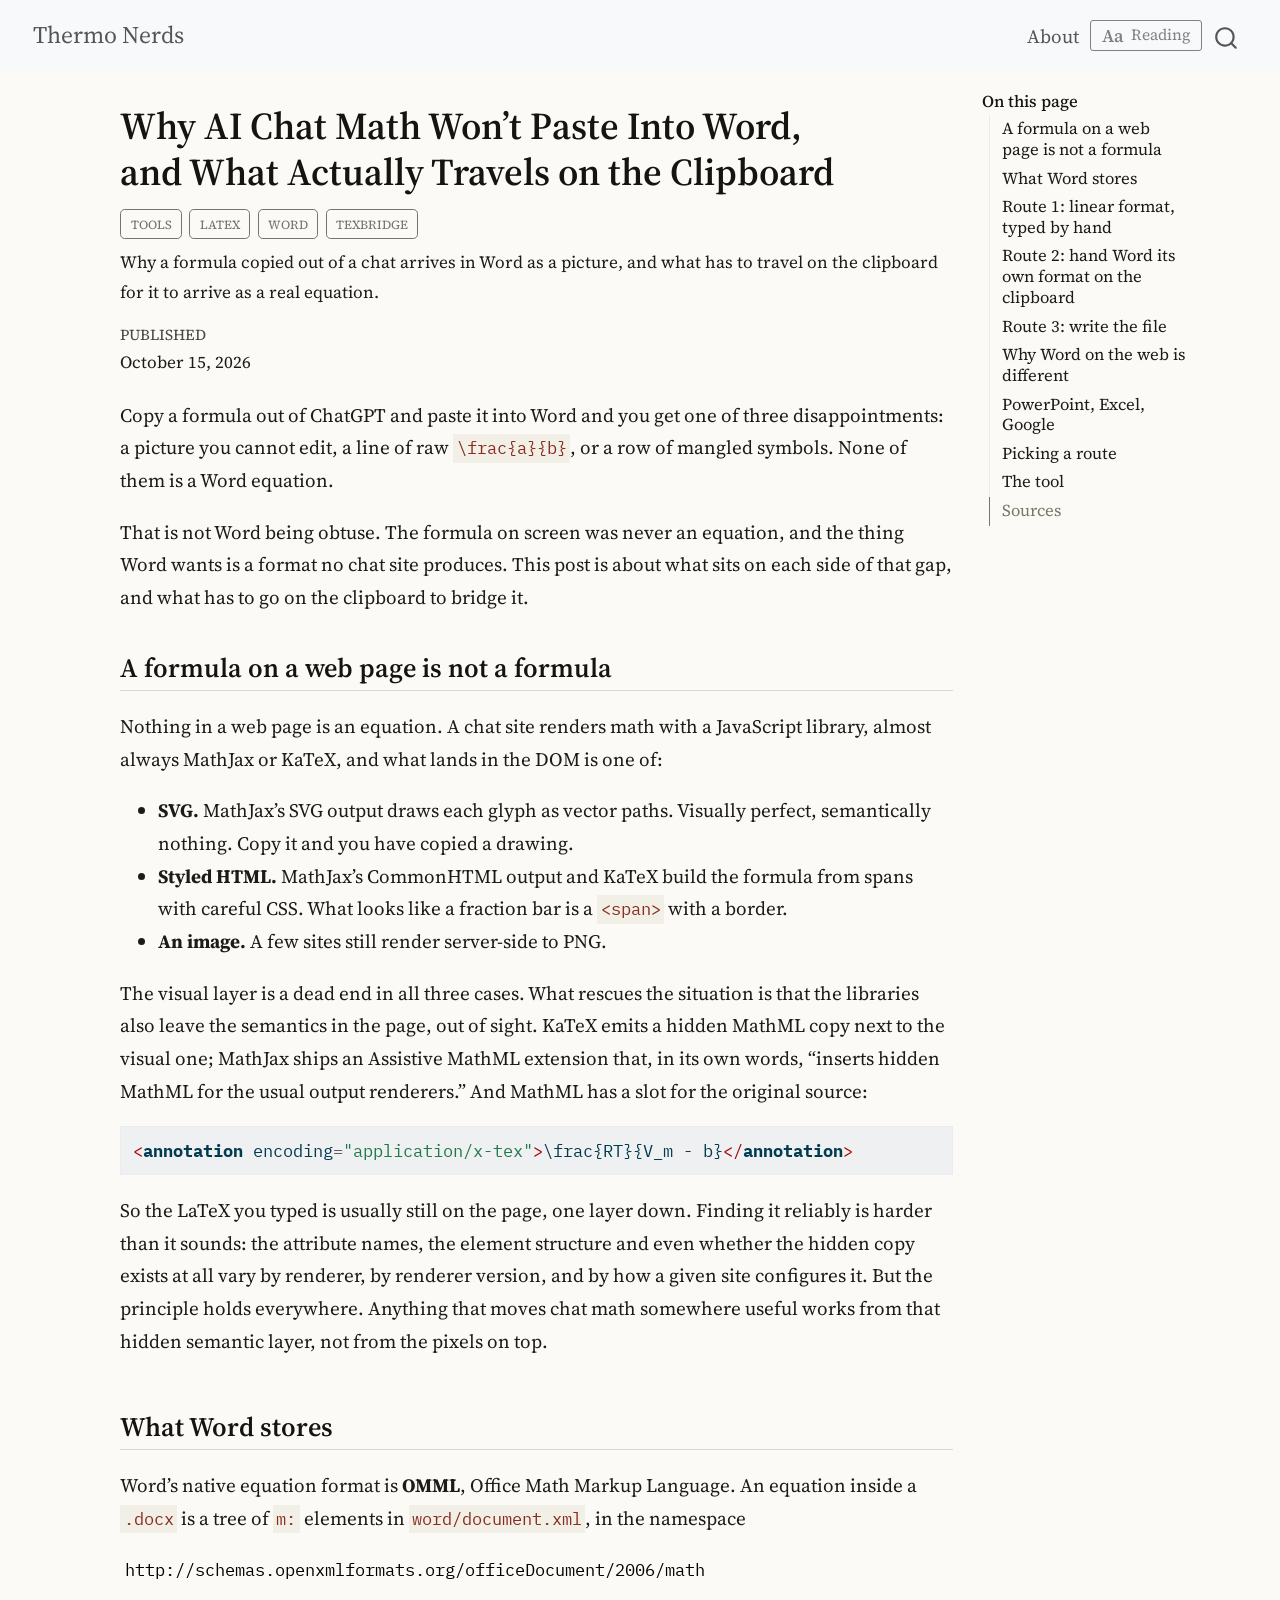
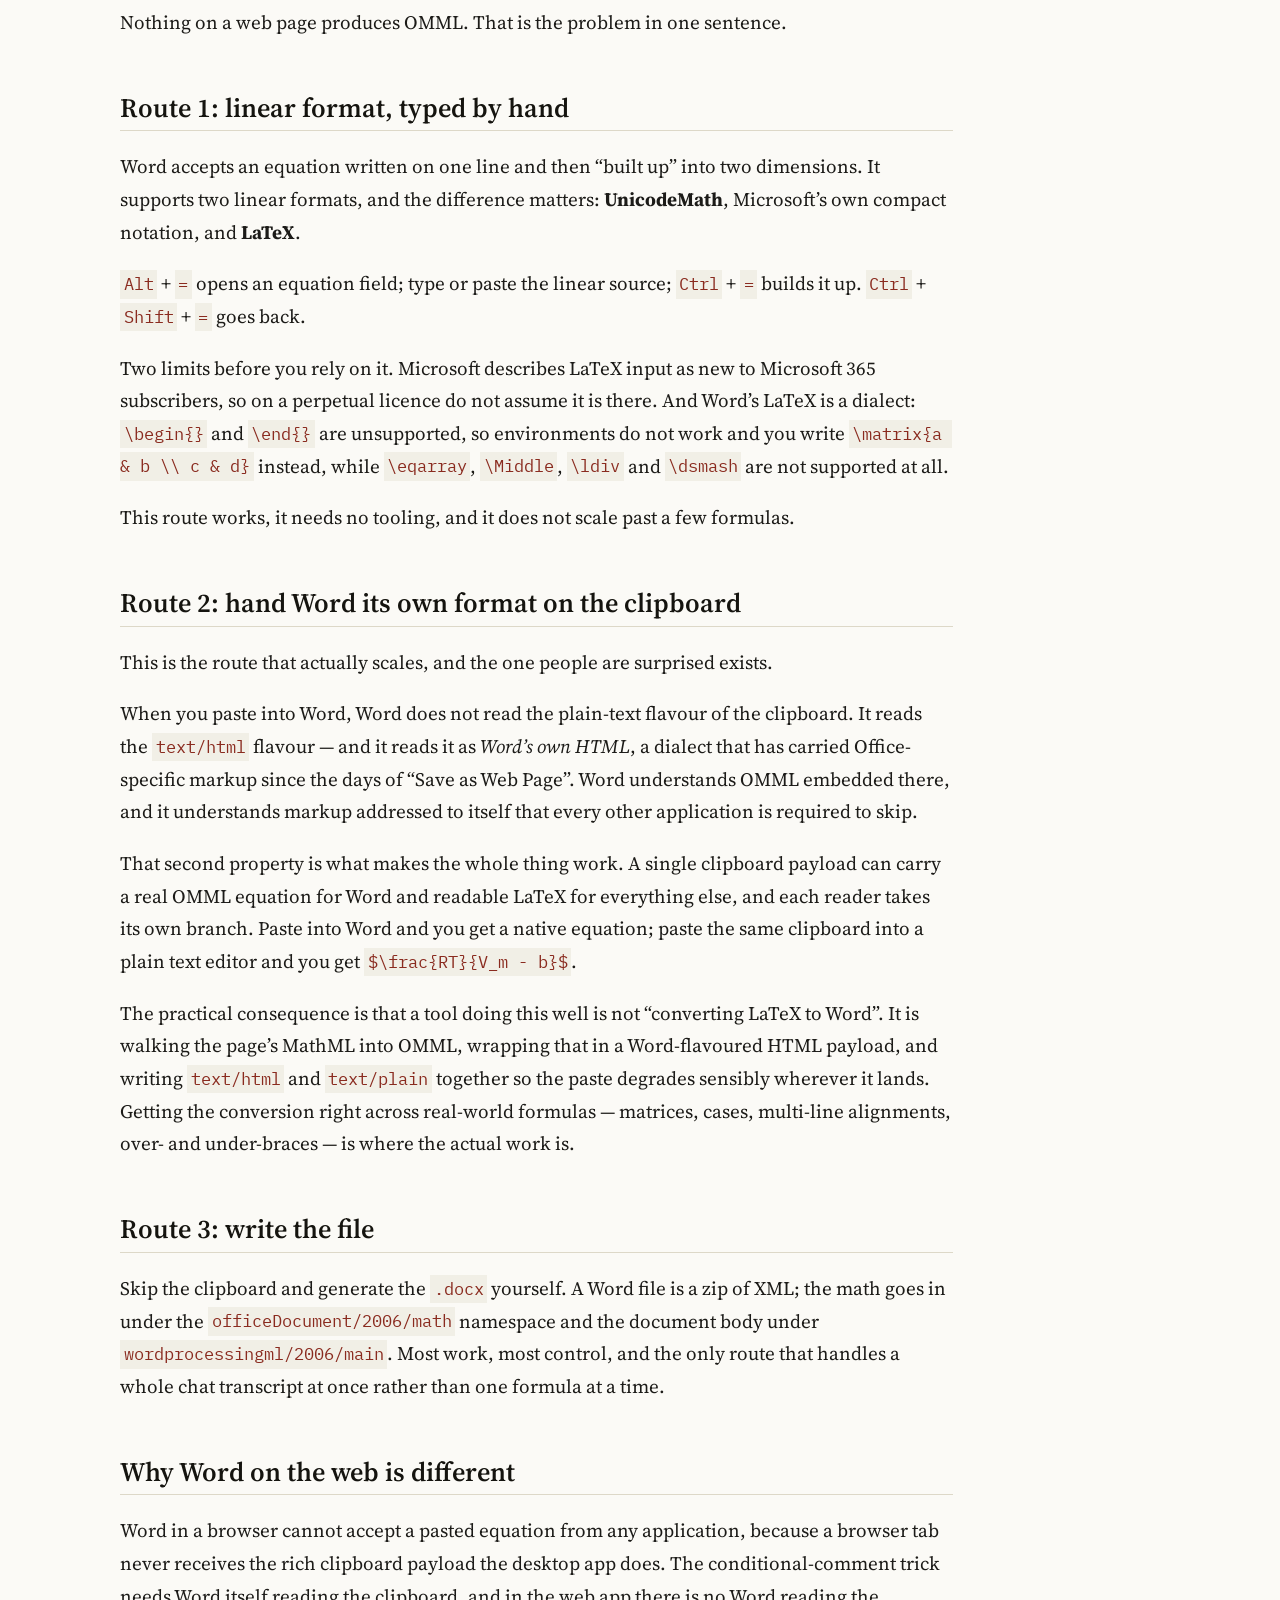
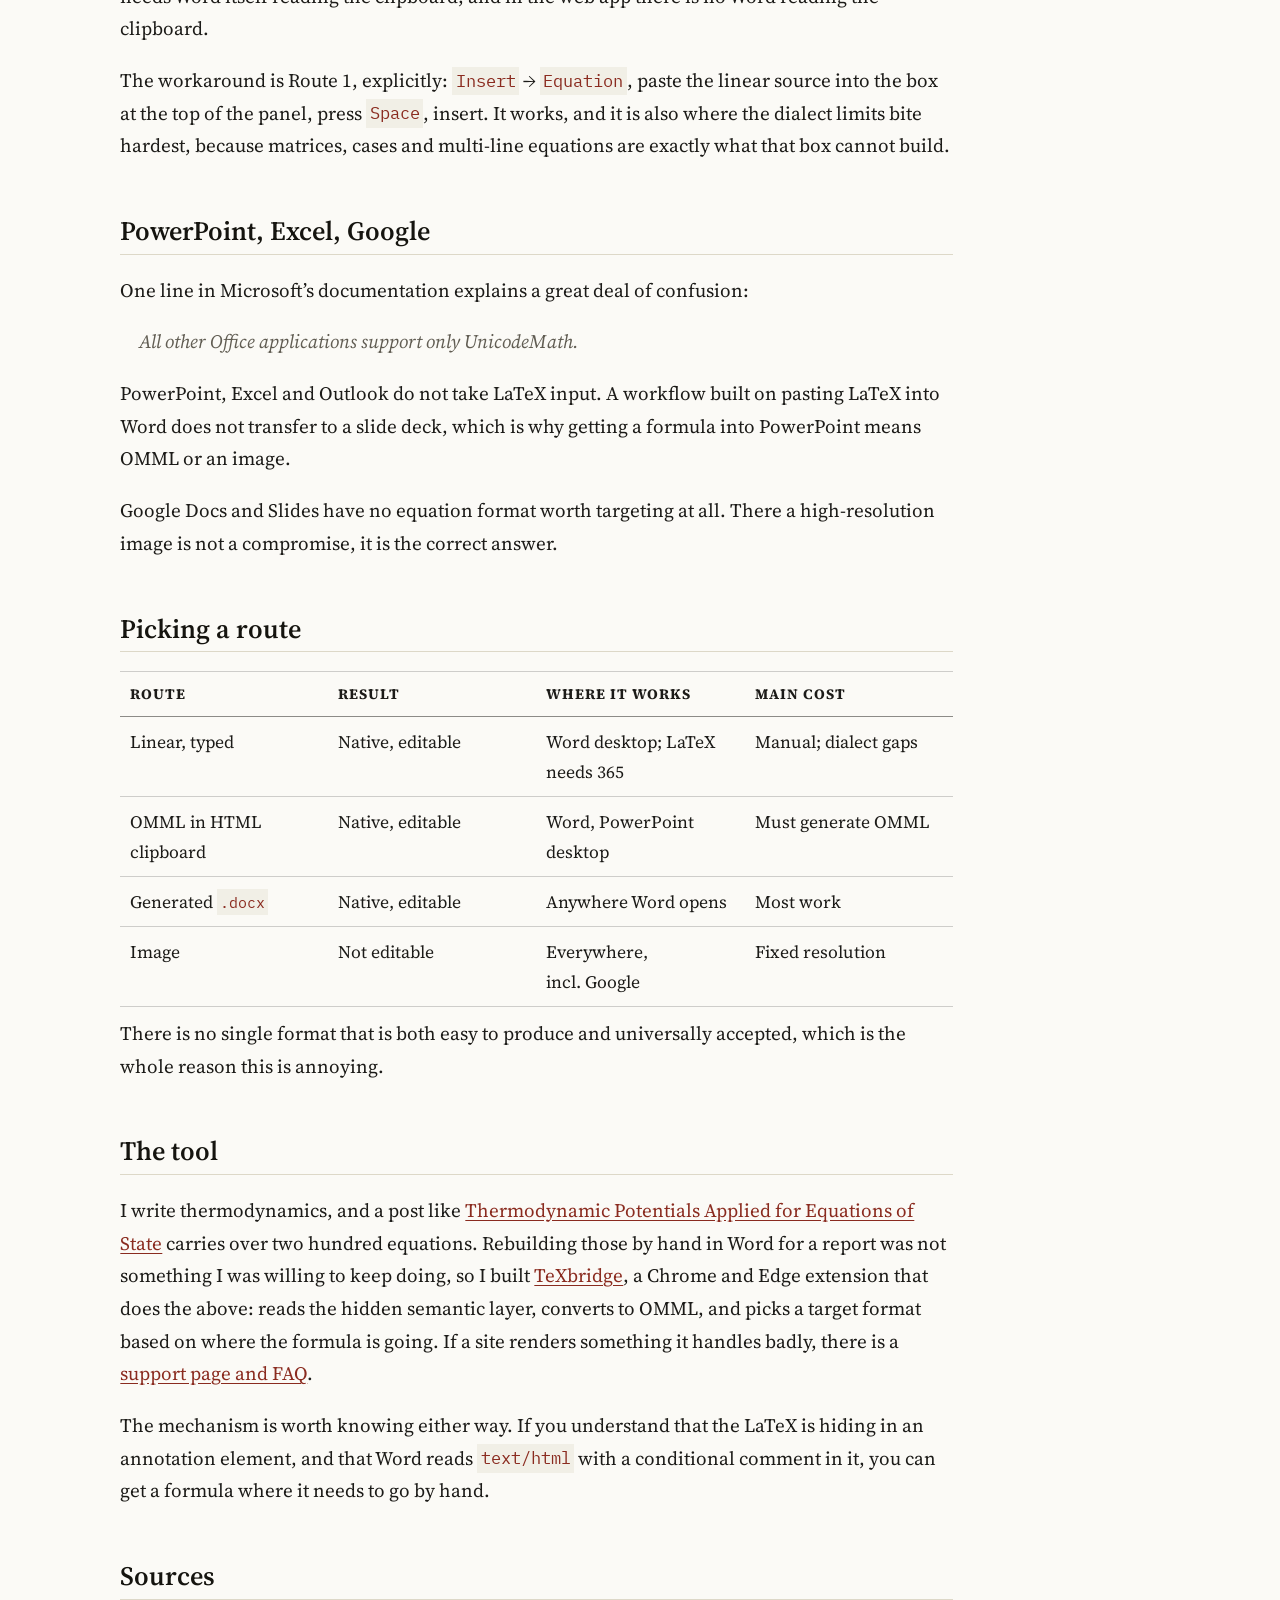
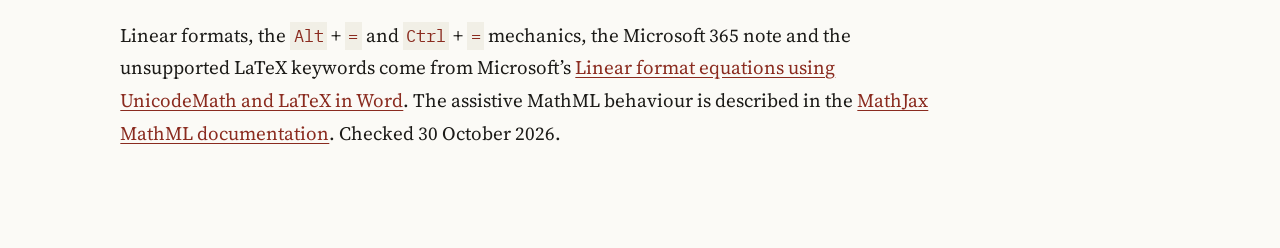
==== commit 13b6f9eb: "Built site for gh-pages" ====
--- a/posts/ai-math-into-word/index.html
+++ b/posts/ai-math-into-word/index.html
@@ -79,10 +79,10 @@
 <script src="../../site_libs/quarto-html/tippy.umd.min.js"></script>
 <script src="../../site_libs/quarto-html/anchor.min.js"></script>
 <link href="../../site_libs/quarto-html/tippy.css" rel="stylesheet">
-<link href="../../site_libs/quarto-html/quarto-syntax-highlighting-377e3121009ebef51d36f79db9fbb96c.css" rel="stylesheet" id="quarto-text-highlighting-styles">
+<link href="../../site_libs/quarto-html/quarto-syntax-highlighting-a5677c8584ae24b67293f1cbb7ea1013.css" rel="stylesheet" id="quarto-text-highlighting-styles">
 <script src="../../site_libs/bootstrap/bootstrap.min.js"></script>
 <link href="../../site_libs/bootstrap/bootstrap-icons.css" rel="stylesheet">
-<link href="../../site_libs/bootstrap/bootstrap-faa3a44cafbdc8abfe0a733d49ee4e53.min.css" rel="stylesheet" append-hash="true" id="quarto-bootstrap" data-mode="light">
+<link href="../../site_libs/bootstrap/bootstrap-85abf8db0aa09999752057b574b7acc9.min.css" rel="stylesheet" append-hash="true" id="quarto-bootstrap" data-mode="light">
 <script id="quarto-search-options" type="application/json">{
   "location": "navbar",
   "copy-button": false,
--- a/site_libs/quarto-html/quarto-syntax-highlighting-a5677c8584ae24b67293f1cbb7ea1013.css
+++ b/site_libs/quarto-html/quarto-syntax-highlighting-a5677c8584ae24b67293f1cbb7ea1013.css
@@ -0,0 +1,236 @@
+/* quarto syntax highlight colors */
+:root {
+  --quarto-hl-ot-color: #003B4F;
+  --quarto-hl-at-color: #657422;
+  --quarto-hl-ss-color: #20794D;
+  --quarto-hl-an-color: #5E5E5E;
+  --quarto-hl-fu-color: #4758AB;
+  --quarto-hl-st-color: #20794D;
+  --quarto-hl-cf-color: #003B4F;
+  --quarto-hl-op-color: #5E5E5E;
+  --quarto-hl-er-color: #AD0000;
+  --quarto-hl-bn-color: #AD0000;
+  --quarto-hl-al-color: #AD0000;
+  --quarto-hl-va-color: #111111;
+  --quarto-hl-bu-color: inherit;
+  --quarto-hl-ex-color: inherit;
+  --quarto-hl-pp-color: #AD0000;
+  --quarto-hl-in-color: #5E5E5E;
+  --quarto-hl-vs-color: #20794D;
+  --quarto-hl-wa-color: #5E5E5E;
+  --quarto-hl-do-color: #5E5E5E;
+  --quarto-hl-im-color: #00769E;
+  --quarto-hl-ch-color: #20794D;
+  --quarto-hl-dt-color: #AD0000;
+  --quarto-hl-fl-color: #AD0000;
+  --quarto-hl-co-color: #5E5E5E;
+  --quarto-hl-cv-color: #5E5E5E;
+  --quarto-hl-cn-color: #8f5902;
+  --quarto-hl-sc-color: #5E5E5E;
+  --quarto-hl-dv-color: #AD0000;
+  --quarto-hl-kw-color: #003B4F;
+}
+
+/* other quarto variables */
+:root {
+  --quarto-font-monospace: "IBM Plex Mono", ui-monospace, Menlo, monospace;
+}
+
+/* syntax highlight based on Pandoc's rules */
+pre > code.sourceCode > span {
+  color: #003B4F;
+}
+
+code.sourceCode > span {
+  color: #003B4F;
+}
+
+div.sourceCode,
+div.sourceCode pre.sourceCode {
+  color: #003B4F;
+}
+
+/* Normal */
+code span {
+  color: #003B4F;
+}
+
+/* Alert */
+code span.al {
+  color: #AD0000;
+  font-style: inherit;
+}
+
+/* Annotation */
+code span.an {
+  color: #5E5E5E;
+  font-style: inherit;
+}
+
+/* Attribute */
+code span.at {
+  color: #657422;
+  font-style: inherit;
+}
+
+/* BaseN */
+code span.bn {
+  color: #AD0000;
+  font-style: inherit;
+}
+
+/* BuiltIn */
+code span.bu {
+  font-style: inherit;
+}
+
+/* ControlFlow */
+code span.cf {
+  color: #003B4F;
+  font-weight: bold;
+  font-style: inherit;
+}
+
+/* Char */
+code span.ch {
+  color: #20794D;
+  font-style: inherit;
+}
+
+/* Constant */
+code span.cn {
+  color: #8f5902;
+  font-style: inherit;
+}
+
+/* Comment */
+code span.co {
+  color: #5E5E5E;
+  font-style: inherit;
+}
+
+/* CommentVar */
+code span.cv {
+  color: #5E5E5E;
+  font-style: italic;
+}
+
+/* Documentation */
+code span.do {
+  color: #5E5E5E;
+  font-style: italic;
+}
+
+/* DataType */
+code span.dt {
+  color: #AD0000;
+  font-style: inherit;
+}
+
+/* DecVal */
+code span.dv {
+  color: #AD0000;
+  font-style: inherit;
+}
+
+/* Error */
+code span.er {
+  color: #AD0000;
+  font-style: inherit;
+}
+
+/* Extension */
+code span.ex {
+  font-style: inherit;
+}
+
+/* Float */
+code span.fl {
+  color: #AD0000;
+  font-style: inherit;
+}
+
+/* Function */
+code span.fu {
+  color: #4758AB;
+  font-style: inherit;
+}
+
+/* Import */
+code span.im {
+  color: #00769E;
+  font-style: inherit;
+}
+
+/* Information */
+code span.in {
+  color: #5E5E5E;
+  font-style: inherit;
+}
+
+/* Keyword */
+code span.kw {
+  color: #003B4F;
+  font-weight: bold;
+  font-style: inherit;
+}
+
+/* Operator */
+code span.op {
+  color: #5E5E5E;
+  font-style: inherit;
+}
+
+/* Other */
+code span.ot {
+  color: #003B4F;
+  font-style: inherit;
+}
+
+/* Preprocessor */
+code span.pp {
+  color: #AD0000;
+  font-style: inherit;
+}
+
+/* SpecialChar */
+code span.sc {
+  color: #5E5E5E;
+  font-style: inherit;
+}
+
+/* SpecialString */
+code span.ss {
+  color: #20794D;
+  font-style: inherit;
+}
+
+/* String */
+code span.st {
+  color: #20794D;
+  font-style: inherit;
+}
+
+/* Variable */
+code span.va {
+  color: #111111;
+  font-style: inherit;
+}
+
+/* VerbatimString */
+code span.vs {
+  color: #20794D;
+  font-style: inherit;
+}
+
+/* Warning */
+code span.wa {
+  color: #5E5E5E;
+  font-style: italic;
+}
+
+.prevent-inlining {
+  content: "</";
+}
+
+/*# sourceMappingURL=33a6535f0a5f04c452ac98bbf2dcf542.css.map */
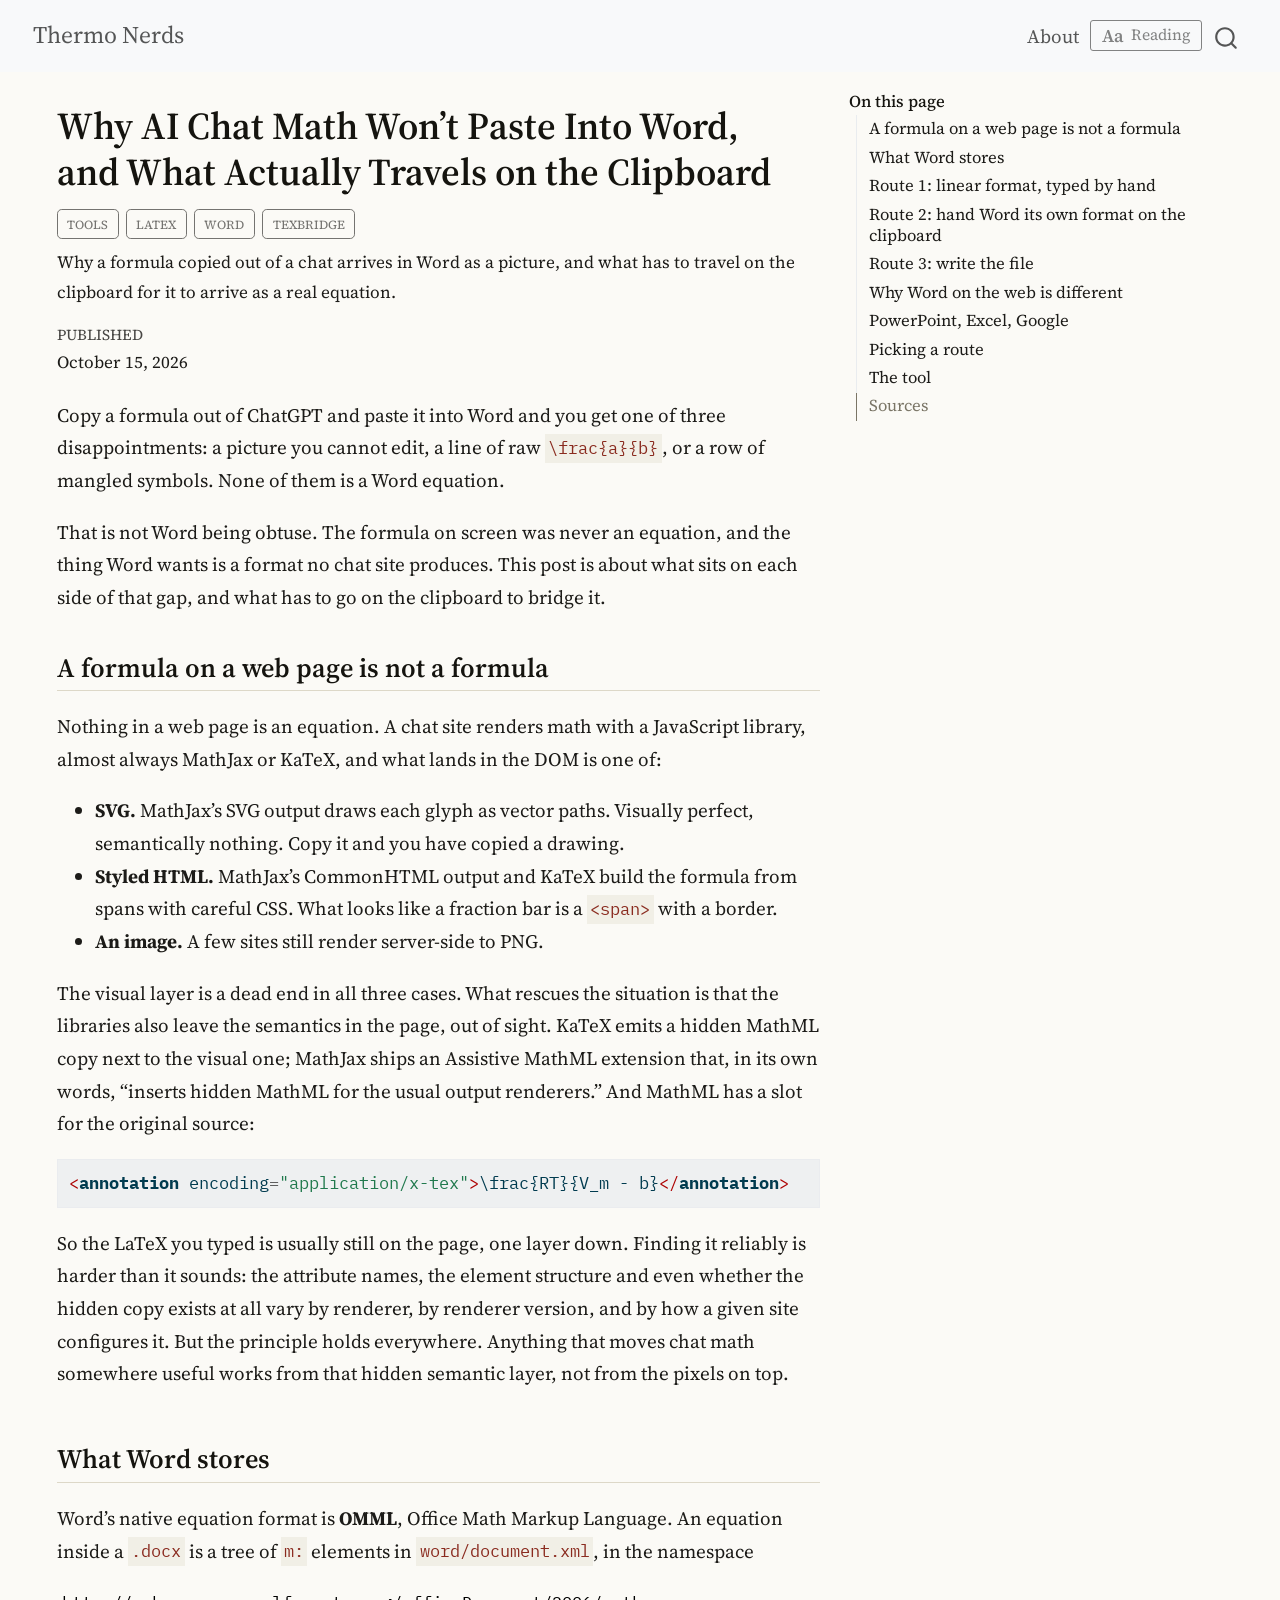
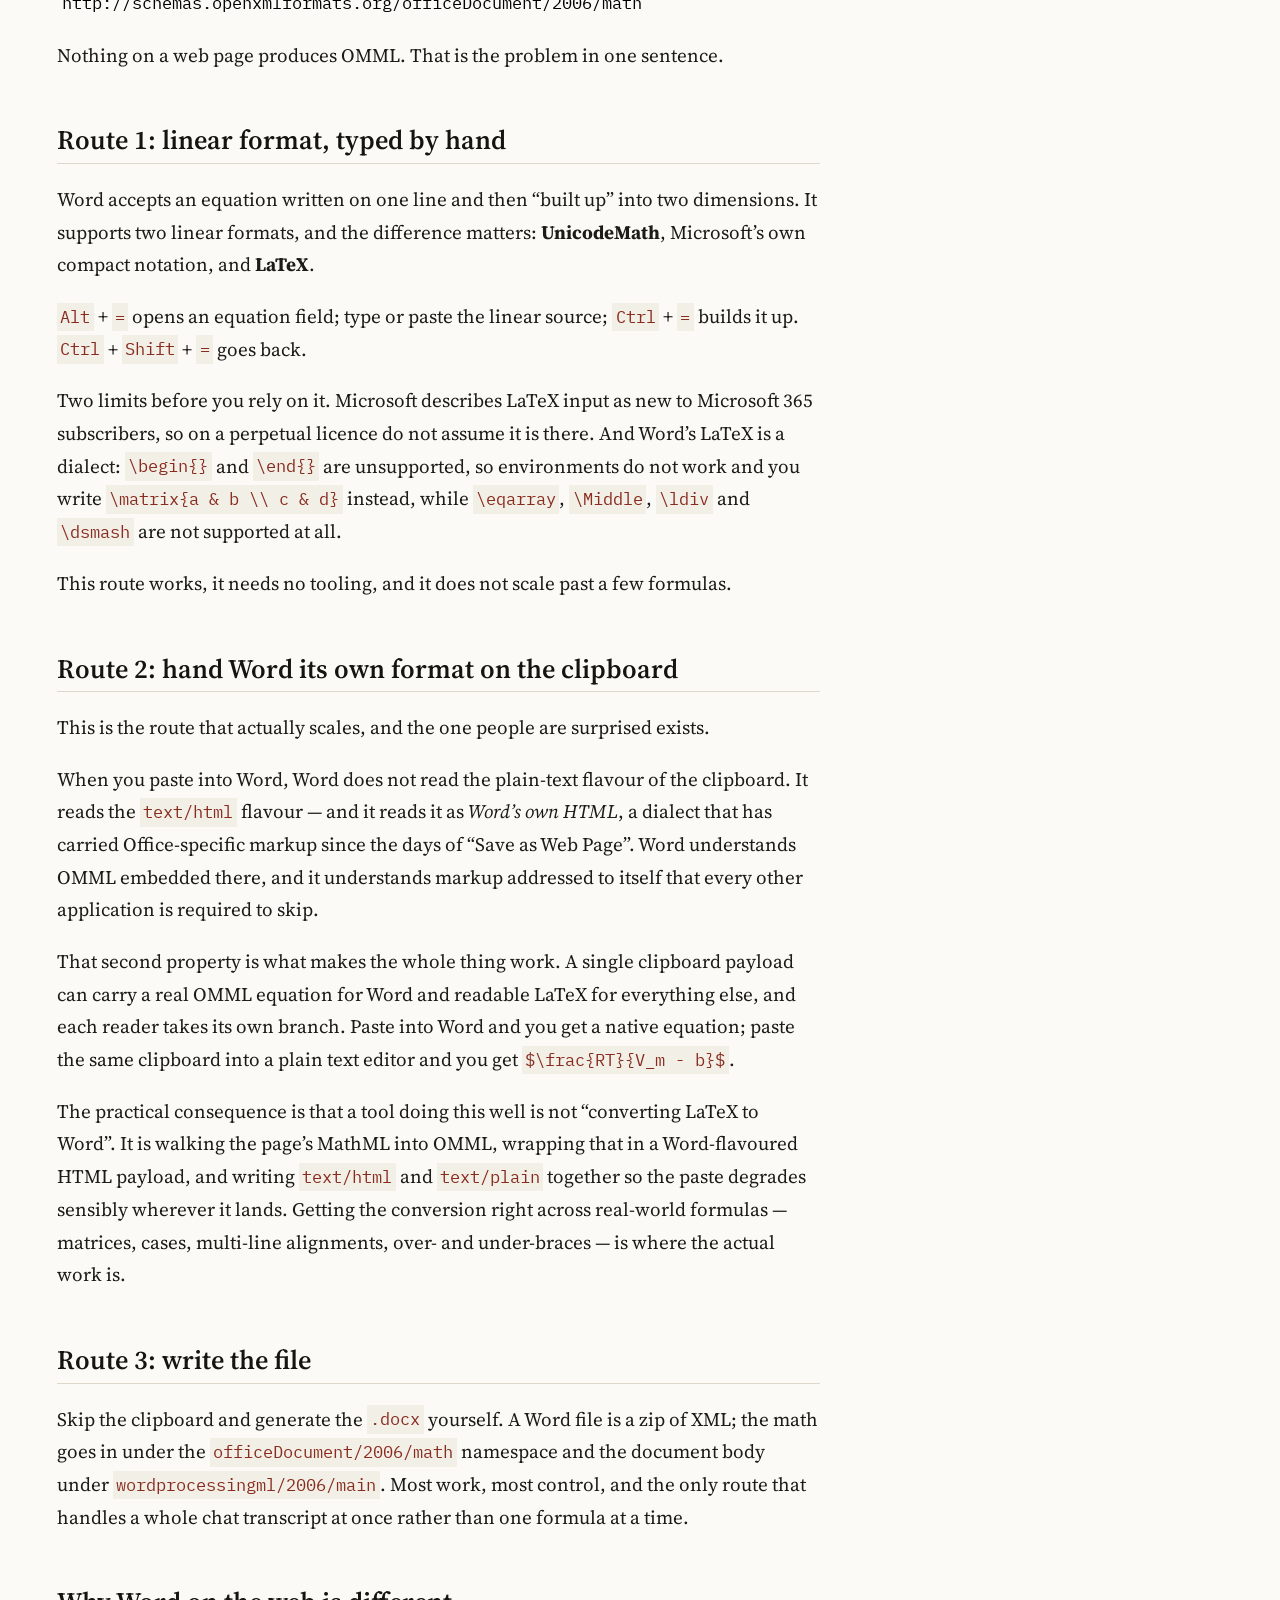
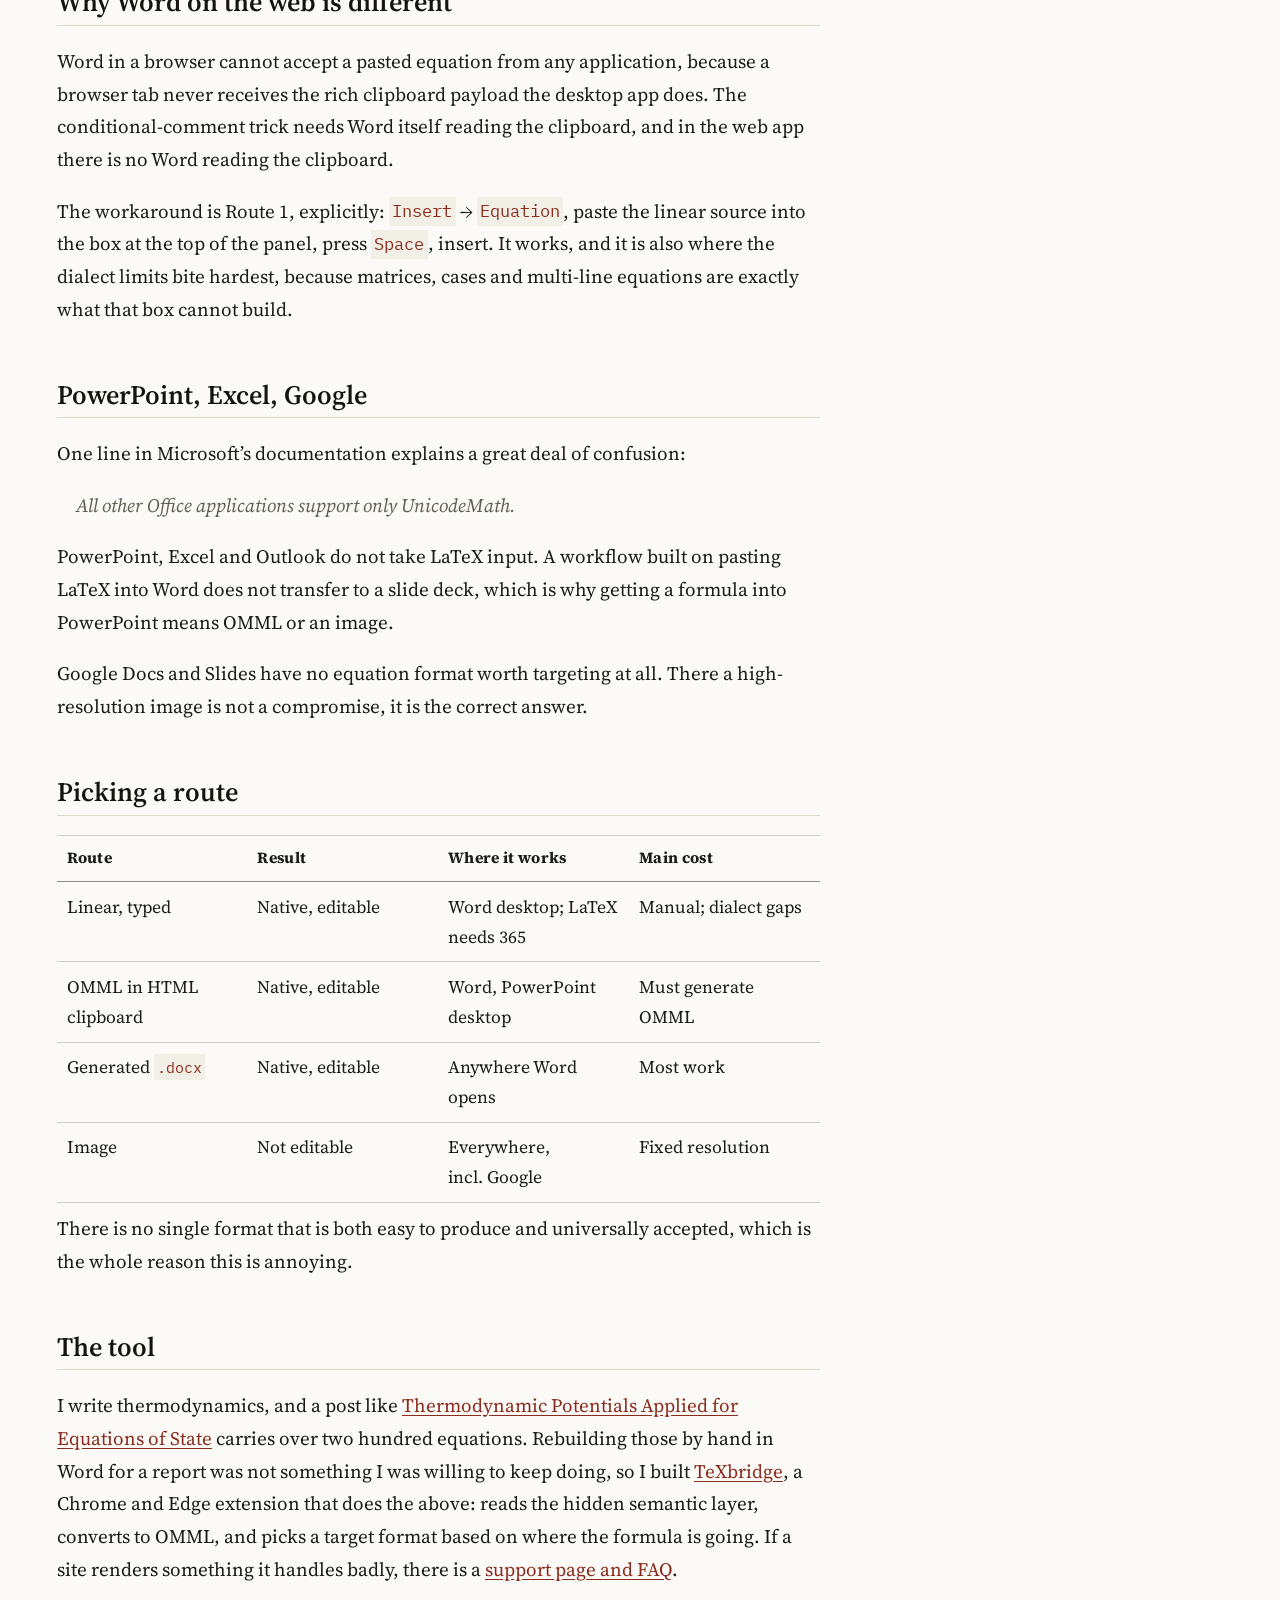
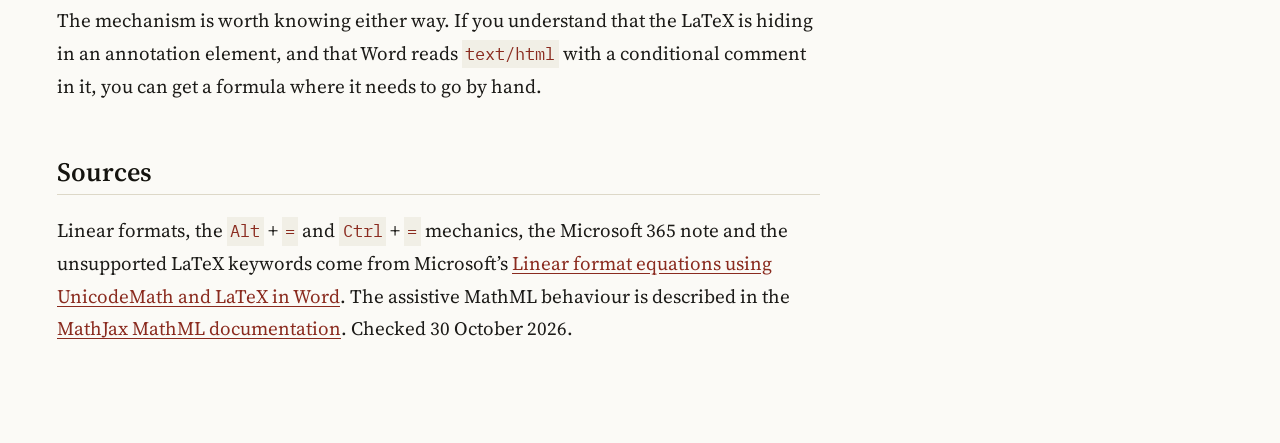
==== commit 3b919eb3: "Built site for gh-pages" ====
--- a/posts/ai-math-into-word/index.html
+++ b/posts/ai-math-into-word/index.html
@@ -82,7 +82,7 @@
 <link href="../../site_libs/quarto-html/quarto-syntax-highlighting-a5677c8584ae24b67293f1cbb7ea1013.css" rel="stylesheet" id="quarto-text-highlighting-styles">
 <script src="../../site_libs/bootstrap/bootstrap.min.js"></script>
 <link href="../../site_libs/bootstrap/bootstrap-icons.css" rel="stylesheet">
-<link href="../../site_libs/bootstrap/bootstrap-85abf8db0aa09999752057b574b7acc9.min.css" rel="stylesheet" append-hash="true" id="quarto-bootstrap" data-mode="light">
+<link href="../../site_libs/bootstrap/bootstrap-b74a631b2987075d6beb88d4fe861e1b.min.css" rel="stylesheet" append-hash="true" id="quarto-bootstrap" data-mode="light">
 <script id="quarto-search-options" type="application/json">{
   "location": "navbar",
   "copy-button": false,
@@ -131,11 +131,15 @@
      element to the right edge. */
   .rm-wrap { position: relative; display: flex; }
   .rm-panel {
-    position: absolute; top: calc(100% + .45rem); right: 0; z-index: 2000;
-    width: 20rem; max-width: calc(100vw - 1.5rem); padding: .85rem .9rem;
-    /* a short window or a phone in landscape must not strand the lower
-       swatches off-screen with no way to reach them */
-    max-height: calc(100vh - 4.5rem); overflow-y: auto; overscroll-behavior: contain;
+    /* Rendered as a child of <body>, not of the navbar. Inside the navbar its
+       z-index is trapped in the navbar's stacking context, so page content can
+       paint over the panel's lower half and swallow taps there -- which on a
+       phone is exactly where the Reset button sits. Position and height are
+       set from JS against visualViewport. */
+    position: fixed; z-index: 2147483000;
+    width: 20rem; max-width: calc(100vw - 1rem); padding: .85rem .9rem;
+    overflow-y: auto; overscroll-behavior: contain;
+    -webkit-overflow-scrolling: touch;
     font-size: .82rem; line-height: 1.45; text-align: left;
     background: var(--rm-bg, #fff); color: var(--rm-text, inherit);
     border: 1px solid rgba(128,128,128,.45); border-radius: 4px;
@@ -155,6 +159,9 @@
     border: 1px solid transparent; border-radius: 3px; text-align: center;
   }
   .rm-theme:hover { border-color: rgba(128,128,128,.5); }
+  .rm-btn, .rm-theme, .rm-reset { touch-action: manipulation; }
+  .rm-reset { min-height: 2.4rem; }
+  .rm-theme { min-height: 2.9rem; }
   .rm-theme[aria-pressed="true"] { border-color: currentColor; font-weight: 700; }
   .rm-sw {
     display: flex; align-items: center; justify-content: center;
@@ -363,8 +370,8 @@
     panel.innerHTML = html;
 
     wrap.appendChild(btn);
-    wrap.appendChild(panel);
     bar.appendChild(wrap);
+    document.body.appendChild(panel);   // outside the navbar's stacking context
 
     var size = panel.querySelector('#rm-size');
     var sizeVal = panel.querySelector('#rm-sizeval');
@@ -389,30 +396,36 @@
       state.fontSize = +size.value; apply(); sync();
     });
 
-    // The button's position in the row changes with width (Quarto collapses
-    // the navbar below 992px), so a panel anchored to its right edge can hang
-    // off the left of the viewport. Rather than guess a breakpoint, let it lay
-    // out, measure, and re-anchor to the viewport only if it actually spills.
+    // Positioned from JS against visualViewport rather than vh: on Android
+    // Chrome 100vh is the URL-bar-hidden height, so a vh-sized panel runs below
+    // the visible area and its last control cannot be reached or tapped.
     function place() {
-      panel.style.position = ''; panel.style.top = ''; panel.style.left = '';
-      panel.style.right = ''; panel.style.maxHeight = '';
-      var r = panel.getBoundingClientRect();
-      if (r.left < 8 || r.right > window.innerWidth - 8) {
-        var nb = document.querySelector('.navbar');
-        var top = nb ? Math.round(nb.getBoundingClientRect().bottom + 6) : 56;
-        panel.style.position = 'fixed';
-        panel.style.top = top + 'px';
-        panel.style.right = '.75rem';
-        panel.style.left = 'auto';
-        panel.style.maxHeight = 'calc(100vh - ' + (top + 14) + 'px)';
-      }
+      var vp = window.visualViewport;
+      var vh = vp ? vp.height : window.innerHeight;
+      var vw = vp ? vp.width  : window.innerWidth;
+      var bb = btn.getBoundingClientRect();
+      var nb = document.querySelector('.navbar');
+      var nbb = nb ? nb.getBoundingClientRect().bottom : 0;
+      var top = Math.round(Math.max(bb.bottom, nbb, 0) + 6);
+      if (top > vh - 120) top = Math.max(6, vh - 120);   // always leave room
+      panel.style.top = top + 'px';
+      panel.style.maxHeight = Math.max(140, Math.round(vh - top - 10)) + 'px';
+      panel.style.left = 'auto';
+      panel.style.right = Math.round(Math.max(8, vw - bb.right)) + 'px';
+      if (panel.getBoundingClientRect().left < 8) panel.style.right = '8px';
     }
     function open(v) {
       panel.hidden = !v;
       if (v) place();                 // measured while visible, before paint
       btn.setAttribute('aria-expanded', v ? 'true' : 'false');
     }
-    window.addEventListener('resize', function () { if (!panel.hidden) place(); });
+    function replace() { if (!panel.hidden) place(); }
+    window.addEventListener('resize', replace);
+    window.addEventListener('scroll', replace, { passive: true });
+    if (window.visualViewport) {
+      window.visualViewport.addEventListener('resize', replace);
+      window.visualViewport.addEventListener('scroll', replace);
+    }
     btn.addEventListener('click', function (e) {
       e.stopPropagation();
       open(panel.hidden);
@@ -433,6 +446,23 @@
   }
 })();
 </script>
+<!-- Cloudflare Web Analytics. Free, cookieless, and reports Country, Path,
+     Referer, Device type, Browser and OS in the Cloudflare dashboard under
+     Analytics & Logs -> Web Analytics.
+
+     This is the manual beacon rather than Cloudflare's automatic injection,
+     because thermonerds.com is DNS-only (grey cloud) in Cloudflare -- it has to
+     be, or GitHub cannot issue the Let's Encrypt certificate for the custom
+     domain. Automatic injection only reaches proxied traffic; the manual
+     snippet works on any host, GitHub Pages included.
+
+     The token is a public site identifier, not a secret: it ships in the
+     source of every page.
+
+     Expect undercounting. The beacon is blocked by most ad blockers and by
+     Firefox strict mode, which a thermodynamics readership uses more than
+     average. Read it as a trend, not a census. -->
+<script type="module" src="https://static.cloudflareinsights.com/beacon.min.js" data-cf-beacon="{&quot;token&quot;: &quot;0da600393c414e5b8085be10af9c399c&quot;}"></script>
 <link rel="preconnect" href="https://fonts.googleapis.com">
 <link rel="preconnect" href="https://fonts.gstatic.com" crossorigin="">
 <link rel="stylesheet" href="https://fonts.googleapis.com/css2?family=Source+Serif+4:ital,wght@0,400;0,600;0,700;1,400">
--- a/styles.css
+++ b/styles.css
@@ -1,2 +1,78 @@
-/* Theme lives in theme.scss. Keep this file for one-off tweaks that are
+/* Theme lives in themes/*.scss. Keep this file for one-off tweaks that are
    easier to write as plain CSS than as part of the theme. */
+
+/* ---------------------------------------------------------------------------
+   Widen the listing page only.
+
+   `page-layout: full` in index.qmd removes the sidebar restriction but does
+   NOT lift the cap on the body column: Quarto compiles the body track as
+   minmax(500px, calc(<body-width> + 50px - 3rem)), so with body-width: 840px
+   the content stops at 833px however wide the window is. Everything left over
+   goes into the two 5fr tracks either side, which is the dead space.
+
+   Raising body-width in _quarto.yml would fix the listing but widen articles
+   too, taking the posts to roughly 125 characters a line. This rule instead
+   targets .page-layout-full, which Quarto puts on the listing page and not on
+   articles (those get .page-layout-article), so the reading measure of every
+   post is untouched.
+
+   1400px is close to the reference site's own 1428px ceiling. Change that one
+   number to taste; below about 1100px the page is narrower than the window
+   anyway and the rule has no effect.
+
+   Caveat: this reproduces Quarto's named grid lines, so if a Quarto upgrade
+   renames or reorders them the rule stops applying and the page simply
+   reverts to the narrow layout — it will not break.
+--------------------------------------------------------------------------- */
+.quarto-container.page-layout-full {
+  grid-template-columns:
+    [screen-start] 1.5rem
+    [screen-start-inset] minmax(0, 1fr)
+    [page-start page-start-inset] 0px
+    [body-start-outset] 0px
+    [body-start] 1.5rem
+    [body-content-start] minmax(500px, 1400px)
+    [body-content-end] 1.5rem
+    [body-end] 33.6px
+    [body-end-outset] minmax(72px, 139.2px)
+    [page-end-inset] 33.6px
+    [page-end] minmax(0, 1fr)
+    [screen-end-inset] 1.5rem
+    [screen-end];
+}
+
+/* ---------------------------------------------------------------------------
+   Article pages: give the spare width to the table of contents, not the prose.
+
+   The body column is 833px, which at 19px Source Serif is 103 characters a
+   line -- already past the 45-75 band that reads comfortably, and at the limit
+   of what is tolerable. Widening it would make the posts harder to read, not
+   better, so it is left alone.
+
+   The margin track is widened instead. Measured on the flash post at 1536px,
+   going from 139px to 340px takes the TOC from 206px to 407px wide, drops its
+   height from 637px to 448px, cuts links that wrap onto two lines from 9 of 35
+   to 1 of 35, and moves the text 100px to the left. The prose measure does not
+   change.
+
+   This does not eliminate the margins on a very wide monitor, and nothing can:
+   filling 1920px would need a 1400px text column, about 170 characters a line.
+   The reference site has the same margins there -- its content caps at 1428px,
+   so it fills a 1536px window and leaves ~250px either side at 1920px.
+--------------------------------------------------------------------------- */
+.quarto-container.page-layout-article {
+  grid-template-columns:
+    [screen-start] 1.5rem
+    [screen-start-inset] minmax(0, 1fr)
+    [page-start page-start-inset] 0px
+    [body-start-outset] 0px
+    [body-start] 1.5rem
+    [body-content-start] minmax(500px, calc(890px - 3rem))
+    [body-content-end] 1.5rem
+    [body-end] 33.6px
+    [body-end-outset] minmax(72px, 340px)
+    [page-end-inset] 33.6px
+    [page-end] minmax(0, 1fr)
+    [screen-end-inset] 1.5rem
+    [screen-end];
+}
